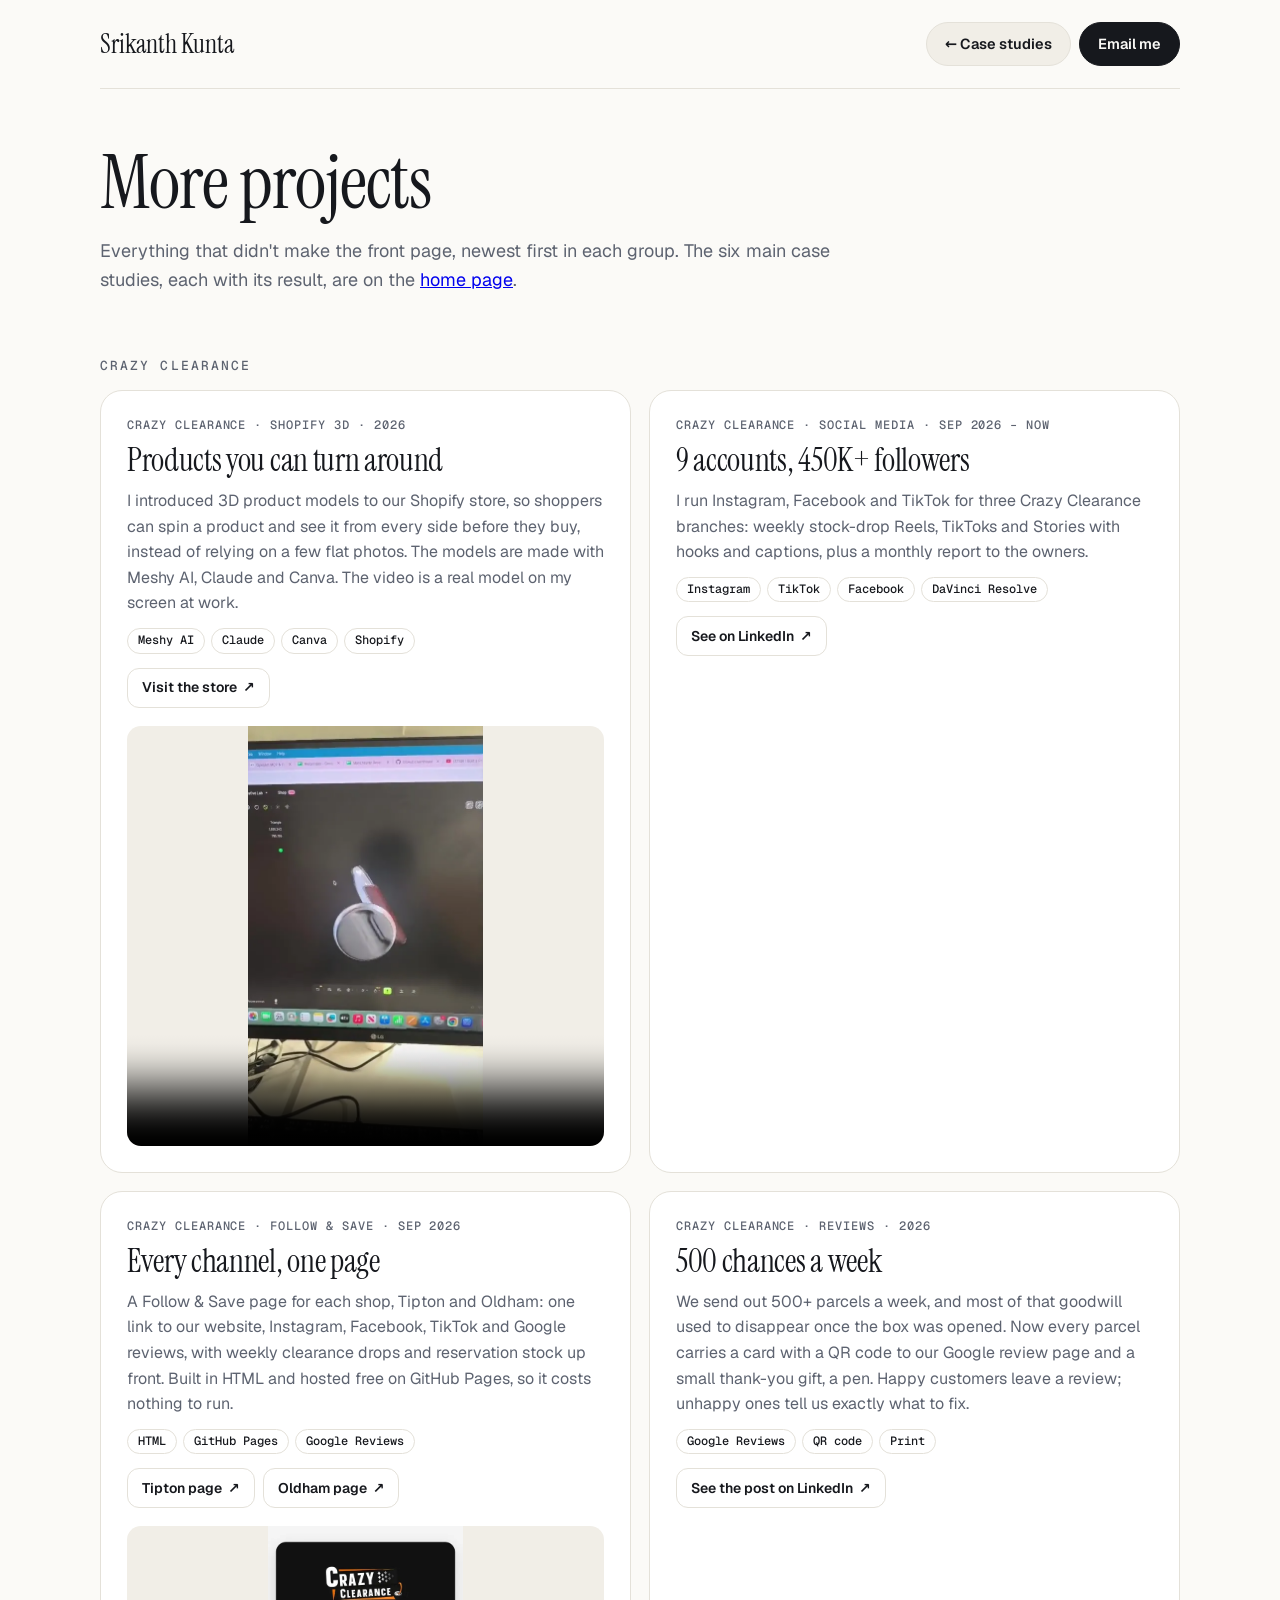
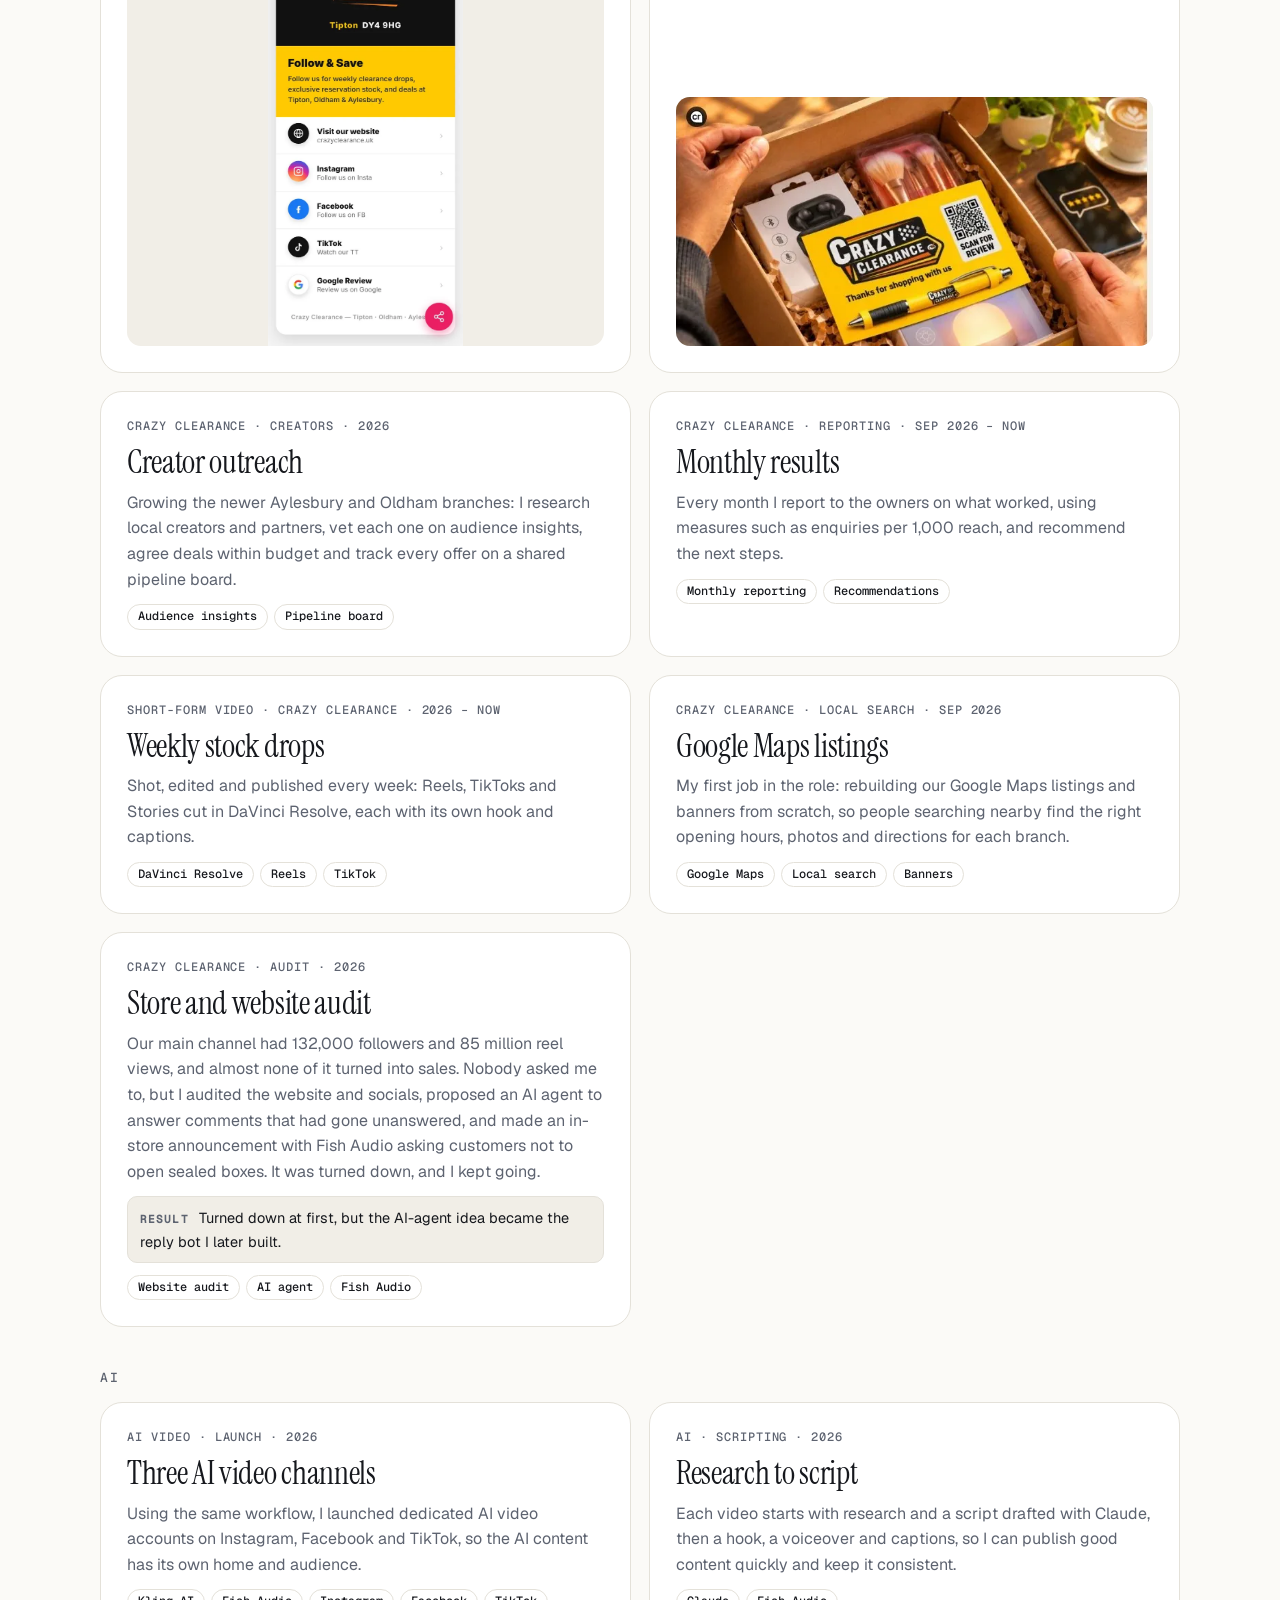
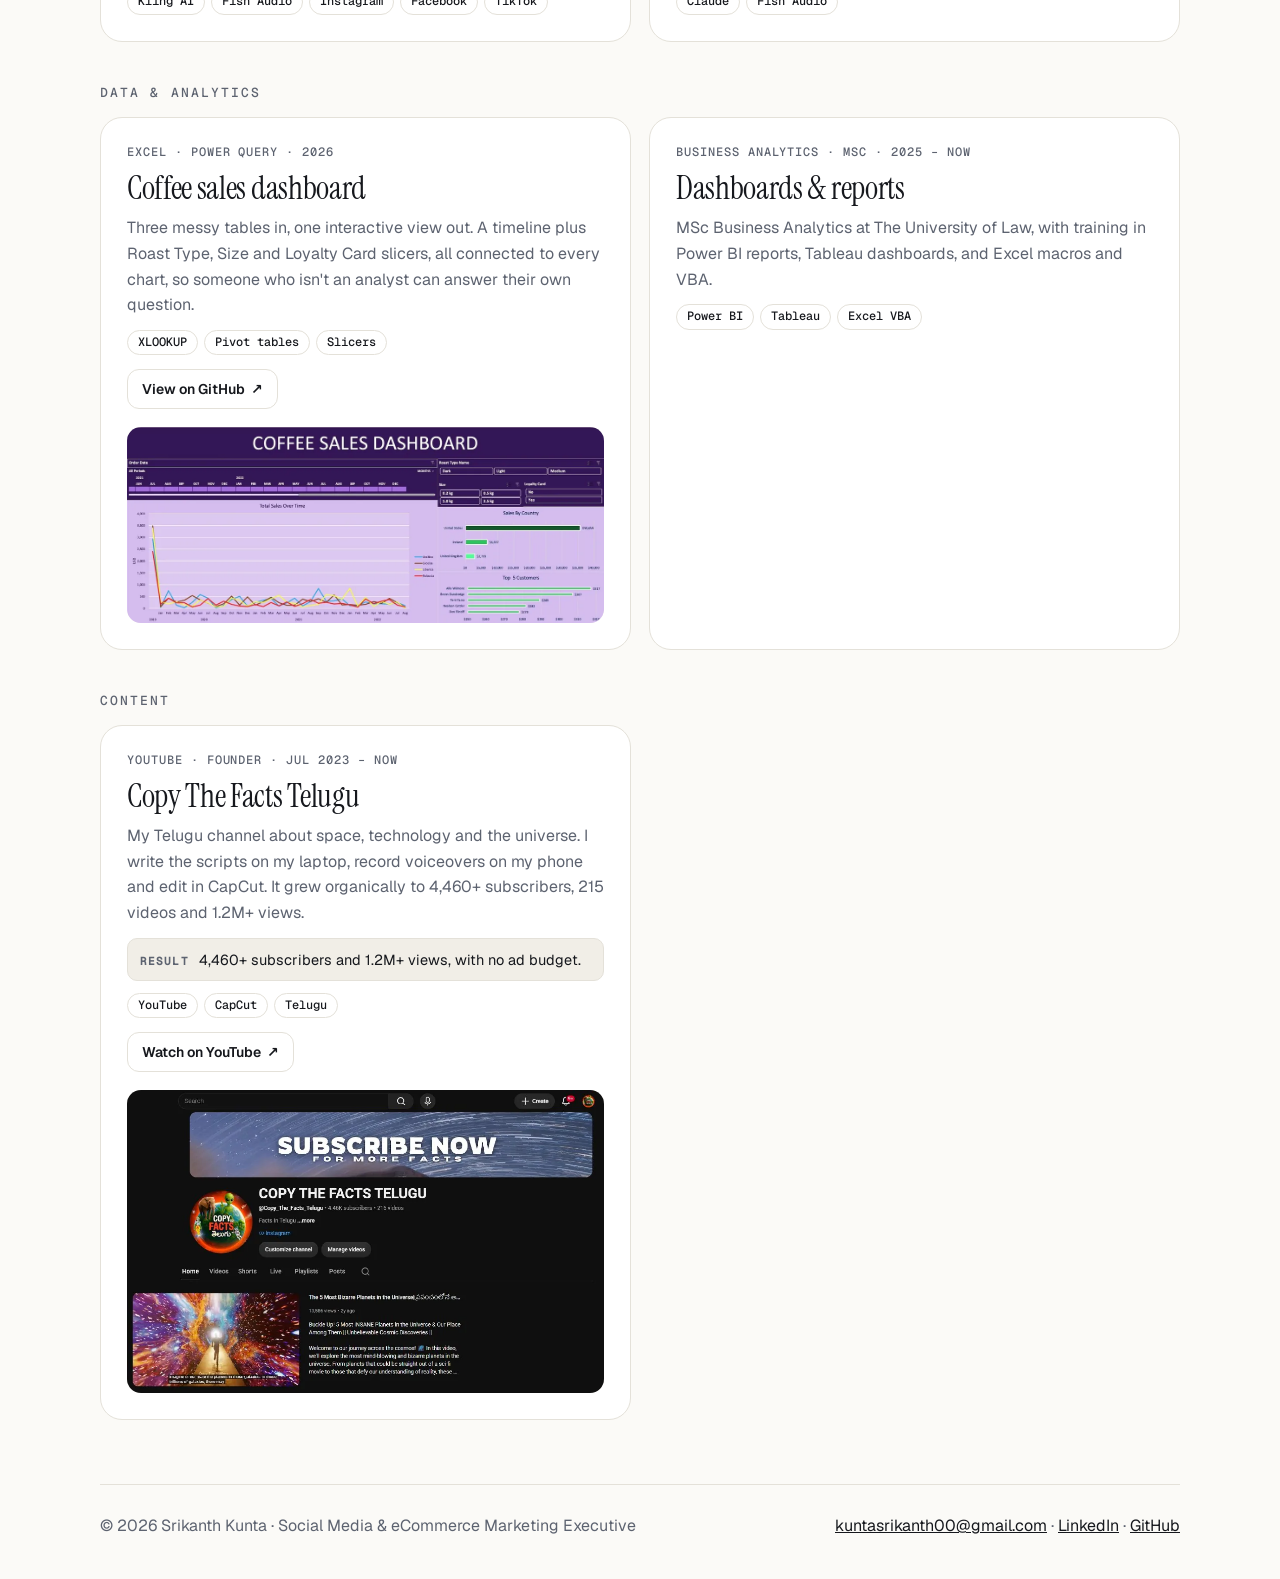
==== work.html @ c3c1fced "Cut the front page to six case studies and fix the second audit - Card canvases are created only for" ====
<!doctype html>
<html lang="en-GB">
<head>
<meta charset="utf-8">
<meta name="viewport" content="width=device-width,initial-scale=1,viewport-fit=cover">
<link rel="preload" href="fonts/instrument-serif-latin.woff2" as="font" type="font/woff2" crossorigin>
<link rel="preload" href="fonts/geist-latin.woff2" as="font" type="font/woff2" crossorigin>
<link rel="stylesheet" href="css/fonts.css">
<title>More projects | Srikanth Kunta</title>
<meta name="description" content="More projects by Srikanth Kunta: 3D products on Shopify, social media, creator outreach, AI video, dashboards and Copy The Facts Telugu.">
<link rel="canonical" href="https://srikanthkunta.co.uk/work.html">
<meta name="robots" content="index,follow,max-image-preview:large">
<meta name="author" content="Srikanth Kunta">
<meta property="og:type" content="website">
<meta property="og:site_name" content="Srikanth Kunta">
<meta property="og:locale" content="en_GB">
<meta property="og:title" content="More projects | Srikanth Kunta">
<meta property="og:description" content="3D products on Shopify, social media, creator outreach, AI video, dashboards and Copy The Facts Telugu.">
<meta property="og:url" content="https://srikanthkunta.co.uk/work.html">
<meta property="og:image" content="https://srikanthkunta.co.uk/images/og.jpg">
<meta name="twitter:card" content="summary_large_image">
<link rel="icon" type="image/svg+xml" href="images/favicon.svg">
<link rel="apple-touch-icon" href="images/apple-touch-icon.png">
<style>
/* one column of reading, set in the same three faces as the home page */
:root{--bg:#fbfaf7;--fg:#16181d;--muted:#5d6370;--line:#e4e1d9;--chip:#f1eee7;--accent:#2f6fd0;--card:#ffffff;--serif:"Instrument Serif",Georgia,serif;--sans:"Geist",system-ui,-apple-system,"Segoe UI",sans-serif;--mono:"Geist Mono",ui-monospace,Menlo,monospace;color-scheme:light}
@media (prefers-color-scheme:dark){:root{--bg:#0f1116;--fg:#eceef2;--muted:#a1a7b3;--line:#262a33;--chip:#1a1d24;--accent:#7fb0ff;--card:#14171d;color-scheme:dark}}
*{box-sizing:border-box}
body{margin:0;background:var(--bg);color:var(--fg);font:16px/1.6 var(--sans);padding:0 max(16px,env(safe-area-inset-right,0px)) 0 max(16px,env(safe-area-inset-left,0px))}
.wrap{max-width:1080px;margin:0 auto}
.top{display:flex;align-items:center;justify-content:space-between;gap:12px;padding:22px 0;border-bottom:1px solid var(--line)}
.top a{color:var(--fg);text-decoration:none}
.name{font:400 26px/1 var(--serif)}
.nav{display:flex;gap:8px;flex-wrap:wrap}
.btn{display:inline-flex;align-items:center;min-height:44px;padding:0 18px;border-radius:999px;border:1px solid var(--line);background:var(--chip);font:600 14.5px/1 var(--sans)}
.btn.pri{background:var(--fg);color:var(--bg);border-color:var(--fg)}
a:focus-visible{outline:3px solid var(--accent);outline-offset:2px}
header.intro{padding:56px 0 28px}
h1{margin:0;font:400 clamp(44px,7vw,76px)/1 var(--serif);letter-spacing:-.015em;text-wrap:balance}
header.intro p{margin:16px 0 0;max-width:62ch;color:var(--muted);font-size:18px}
section{padding:36px 0 8px}
h2{margin:0 0 18px;font:500 13px/1 var(--mono);letter-spacing:.16em;text-transform:uppercase;color:var(--muted)}
.list{display:grid;grid-template-columns:repeat(2,minmax(0,1fr));gap:18px}
.item{display:flex;flex-direction:column;gap:10px;min-width:0;padding:26px;border-radius:22px;background:var(--card);border:1px solid var(--line)}
.item .meta{margin:0;font:500 12px/1.4 var(--mono);letter-spacing:.08em;text-transform:uppercase;color:var(--muted)}
.item h3{margin:0;font:400 32px/1.08 var(--serif);letter-spacing:-.01em;text-wrap:balance}
.item .desc{margin:0;color:var(--muted)}
.result{margin:2px 0 0;padding:9px 12px;border-radius:10px;border:1px solid var(--line);background:var(--chip);font-size:14.5px}
.result b{margin-right:6px;font:600 11px/1 var(--mono);letter-spacing:.1em;text-transform:uppercase;color:var(--muted)}
.tags{display:flex;flex-wrap:wrap;gap:6px;margin:2px 0 0;padding:0;list-style:none}
.tags li{padding:4px 10px;border-radius:999px;border:1px solid var(--line);font:500 12px/1.3 var(--mono)}
.links{display:flex;flex-wrap:wrap;gap:8px;margin:4px 0 0}
.links a{display:inline-flex;align-items:center;gap:6px;min-height:40px;padding:0 14px;border-radius:12px;border:1px solid var(--line);color:var(--fg);text-decoration:none;font-weight:600;font-size:14px}
.media{margin-top:auto;padding-top:8px}
.media img,.media video{display:block;width:100%;height:auto;max-height:420px;object-fit:contain;border-radius:14px;background:var(--chip)}
footer{margin:56px 0 0;padding:28px 0 40px;border-top:1px solid var(--line);display:flex;flex-wrap:wrap;gap:12px 22px;align-items:center;justify-content:space-between;color:var(--muted)}
footer a{color:var(--fg)}
@media (max-width:760px){.list{grid-template-columns:1fr}.item{padding:20px}.item h3{font-size:28px}.top{flex-wrap:wrap;padding:16px 0}.name{font-size:22px}.btn{min-height:40px;padding:0 14px;font-size:13.5px}header.intro{padding:36px 0 20px}}
</style>
</head>
<body>
<div class="wrap">
  <div class="top">
    <a class="name" href="./">Srikanth Kunta</a>
    <nav class="nav" aria-label="Page"><a class="btn" href="./">&#8592; Case studies</a><a class="btn pri" href="mailto:kuntasrikanth00@gmail.com">Email me</a></nav>
  </div>
  <header class="intro">
    <h1>More projects</h1>
    <p>Everything that didn't make the front page, newest first in each group. The six main case studies, each with its result, are on the <a href="./">home page</a>.</p>
  </header>
  <main>
    <section aria-labelledby="g0">
      <h2 id="g0">Crazy Clearance</h2>
      <div class="list">
      <article class="item">
        <p class="meta">Crazy Clearance · Shopify 3D · 2026</p>
        <h3>Products you can turn around</h3>
        <p class="desc">I introduced 3D product models to our Shopify store, so shoppers can spin a product and see it from every side before they buy, instead of relying on a few flat photos. The models are made with Meshy AI, Claude and Canva. The video is a real model on my screen at work.</p>
        <ul class="tags"><li>Meshy AI</li><li>Claude</li><li>Canva</li><li>Shopify</li></ul>
        <p class="links"><a href="https://crazyclearance.uk/" target="_blank" rel="noopener">Visit the store <span aria-hidden="true">&#8599;</span></a></p>
        <div class="media"><video src="work/video/shopify-3d.mp4" poster="work/video/shopify-3d-model.webp" controls muted playsinline preload="none" aria-label="A 3D model of a lighted vanity mirror rotating in Meshy AI"></video></div>
      </article>
      <article class="item">
        <p class="meta">Crazy Clearance · Social media · Sep 2026 – now</p>
        <h3>9 accounts, 450K+ followers</h3>
        <p class="desc">I run Instagram, Facebook and TikTok for three Crazy Clearance branches: weekly stock-drop Reels, TikToks and Stories with hooks and captions, plus a monthly report to the owners.</p>
        <ul class="tags"><li>Instagram</li><li>TikTok</li><li>Facebook</li><li>DaVinci Resolve</li></ul>
        <p class="links"><a href="https://www.linkedin.com/in/srikanthkunta" target="_blank" rel="noopener">See on LinkedIn <span aria-hidden="true">&#8599;</span></a></p>
      </article>
      <article class="item">
        <p class="meta">Crazy Clearance · Follow &amp; Save · Sep 2026</p>
        <h3>Every channel, one page</h3>
        <p class="desc">A Follow &amp; Save page for each shop, Tipton and Oldham: one link to our website, Instagram, Facebook, TikTok and Google reviews, with weekly clearance drops and reservation stock up front. Built in HTML and hosted free on GitHub Pages, so it costs nothing to run.</p>
        <ul class="tags"><li>HTML</li><li>GitHub Pages</li><li>Google Reviews</li></ul>
        <p class="links"><a href="https://crazyclearance.github.io/crazyclearancetipton/" target="_blank" rel="noopener">Tipton page <span aria-hidden="true">&#8599;</span></a><a href="https://crazyclearance.github.io/crazyclearanceoldham/" target="_blank" rel="noopener">Oldham page <span aria-hidden="true">&#8599;</span></a></p>
        <div class="media"><img src="work/proof/follow-and-save-tipton.webp" alt="The live Crazy Clearance Tipton Follow and Save page: website, Instagram, Facebook, TikTok and Google Review links" loading="lazy" width="520" height="1125" decoding="async"></div>
      </article>
      <article class="item">
        <p class="meta">Crazy Clearance · Reviews · 2026</p>
        <h3>500 chances a week</h3>
        <p class="desc">We send out 500+ parcels a week, and most of that goodwill used to disappear once the box was opened. Now every parcel carries a card with a QR code to our Google review page and a small thank-you gift, a pen. Happy customers leave a review; unhappy ones tell us exactly what to fix.</p>
        <ul class="tags"><li>Google Reviews</li><li>QR code</li><li>Print</li></ul>
        <p class="links"><a href="https://www.linkedin.com/in/srikanthkunta" target="_blank" rel="noopener">See the post on LinkedIn <span aria-hidden="true">&#8599;</span></a></p>
        <div class="media"><img src="work/proof/parcel-review-card.webp" alt="An opened Crazy Clearance parcel with a yellow thank-you card, a QR code that says scan for review, and a branded pen" loading="lazy" width="697" height="364" decoding="async"></div>
      </article>
      <article class="item">
        <p class="meta">Crazy Clearance · Creators · 2026</p>
        <h3>Creator outreach</h3>
        <p class="desc">Growing the newer Aylesbury and Oldham branches: I research local creators and partners, vet each one on audience insights, agree deals within budget and track every offer on a shared pipeline board.</p>
        <ul class="tags"><li>Audience insights</li><li>Pipeline board</li></ul>
      </article>
      <article class="item">
        <p class="meta">Crazy Clearance · Reporting · Sep 2026 – now</p>
        <h3>Monthly results</h3>
        <p class="desc">Every month I report to the owners on what worked, using measures such as enquiries per 1,000 reach, and recommend the next steps.</p>
        <ul class="tags"><li>Monthly reporting</li><li>Recommendations</li></ul>
      </article>
      <article class="item">
        <p class="meta">Short-form video · Crazy Clearance · 2026 – now</p>
        <h3>Weekly stock drops</h3>
        <p class="desc">Shot, edited and published every week: Reels, TikToks and Stories cut in DaVinci Resolve, each with its own hook and captions.</p>
        <ul class="tags"><li>DaVinci Resolve</li><li>Reels</li><li>TikTok</li></ul>
      </article>
      <article class="item">
        <p class="meta">Crazy Clearance · Local search · Sep 2026</p>
        <h3>Google Maps listings</h3>
        <p class="desc">My first job in the role: rebuilding our Google Maps listings and banners from scratch, so people searching nearby find the right opening hours, photos and directions for each branch.</p>
        <ul class="tags"><li>Google Maps</li><li>Local search</li><li>Banners</li></ul>
      </article>
      <article class="item">
        <p class="meta">Crazy Clearance · Audit · 2026</p>
        <h3>Store and website audit</h3>
        <p class="desc">Our main channel had 132,000 followers and 85 million reel views, and almost none of it turned into sales. Nobody asked me to, but I audited the website and socials, proposed an AI agent to answer comments that had gone unanswered, and made an in-store announcement with Fish Audio asking customers not to open sealed boxes. It was turned down, and I kept going.</p>
        <p class="result"><b>Result</b> Turned down at first, but the AI-agent idea became the reply bot I later built.</p>
        <ul class="tags"><li>Website audit</li><li>AI agent</li><li>Fish Audio</li></ul>
      </article>
      </div>
    </section>
    <section aria-labelledby="g1">
      <h2 id="g1">AI</h2>
      <div class="list">
      <article class="item">
        <p class="meta">AI video · Launch · 2026</p>
        <h3>Three AI video channels</h3>
        <p class="desc">Using the same workflow, I launched dedicated AI video accounts on Instagram, Facebook and TikTok, so the AI content has its own home and audience.</p>
        <ul class="tags"><li>Kling AI</li><li>Fish Audio</li><li>Instagram</li><li>Facebook</li><li>TikTok</li></ul>
      </article>
      <article class="item">
        <p class="meta">AI · Scripting · 2026</p>
        <h3>Research to script</h3>
        <p class="desc">Each video starts with research and a script drafted with Claude, then a hook, a voiceover and captions, so I can publish good content quickly and keep it consistent.</p>
        <ul class="tags"><li>Claude</li><li>Fish Audio</li></ul>
      </article>
      </div>
    </section>
    <section aria-labelledby="g2">
      <h2 id="g2">Data &amp; analytics</h2>
      <div class="list">
      <article class="item">
        <p class="meta">Excel · Power Query · 2026</p>
        <h3>Coffee sales dashboard</h3>
        <p class="desc">Three messy tables in, one interactive view out. A timeline plus Roast Type, Size and Loyalty Card slicers, all connected to every chart, so someone who isn't an analyst can answer their own question.</p>
        <ul class="tags"><li>XLOOKUP</li><li>Pivot tables</li><li>Slicers</li></ul>
        <p class="links"><a href="https://github.com/kuntasrikanth/coffee-sales-dashboard-excel" target="_blank" rel="noopener">View on GitHub <span aria-hidden="true">&#8599;</span></a></p>
        <div class="media"><img src="work/data/coffee-sales-dashboard.webp" alt="Coffee sales dashboard built in Excel with slicers and pivot charts" loading="lazy" width="1100" height="451" decoding="async"></div>
      </article>
      <article class="item">
        <p class="meta">Business analytics · MSc · 2025 – now</p>
        <h3>Dashboards &amp; reports</h3>
        <p class="desc">MSc Business Analytics at The University of Law, with training in Power BI reports, Tableau dashboards, and Excel macros and VBA.</p>
        <ul class="tags"><li>Power BI</li><li>Tableau</li><li>Excel VBA</li></ul>
      </article>
      </div>
    </section>
    <section aria-labelledby="g3">
      <h2 id="g3">Content</h2>
      <div class="list">
      <article class="item">
        <p class="meta">YouTube · Founder · Jul 2023 – now</p>
        <h3>Copy The Facts Telugu</h3>
        <p class="desc">My Telugu channel about space, technology and the universe. I write the scripts on my laptop, record voiceovers on my phone and edit in CapCut. It grew organically to 4,460+ subscribers, 215 videos and 1.2M+ views.</p>
        <p class="result"><b>Result</b> 4,460+ subscribers and 1.2M+ views, with no ad budget.</p>
        <ul class="tags"><li>YouTube</li><li>CapCut</li><li>Telugu</li></ul>
        <p class="links"><a href="https://www.youtube.com/@copy_the_facts_telugu" target="_blank" rel="noopener">Watch on YouTube <span aria-hidden="true">&#8599;</span></a></p>
        <div class="media"><img src="work/proof/copy-the-facts-telugu-channel.webp" alt="Copy The Facts Telugu YouTube channel: 4.46K subscribers, 215 videos" loading="lazy" width="944" height="599" decoding="async"></div>
      </article>
      </div>
    </section>
  </main>
  <footer>
    <span>&#169; 2026 Srikanth Kunta &#183; Social Media &amp; eCommerce Marketing Executive</span>
    <span><a href="mailto:kuntasrikanth00@gmail.com">kuntasrikanth00@gmail.com</a> &#183; <a href="https://www.linkedin.com/in/srikanthkunta" target="_blank" rel="noopener">LinkedIn</a> &#183; <a href="https://github.com/kuntasrikanth" target="_blank" rel="noopener">GitHub</a></span>
  </footer>
</div>
</body>
</html>
---- css/fonts.css ----
/* Self-hosted so the top of the page paints in its real fonts, with no swap or jump (Geist and Instrument Serif, SIL Open Font Licence). */
@font-face{font-family:'Geist';font-style:normal;font-weight:100 900;font-display:swap;src:url(../fonts/geist-latin-ext.woff2) format('woff2');unicode-range:U+0100-02BA, U+02BD-02C5, U+02C7-02CC, U+02CE-02D7, U+02DD-02FF, U+0304, U+0308, U+0329, U+1D00-1DBF, U+1E00-1E9F, U+1EF2-1EFF, U+2020, U+20A0-20AB, U+20AD-20C4, U+2113, U+2C60-2C7F, U+A720-A7FF}
@font-face{font-family:'Geist';font-style:normal;font-weight:100 900;font-display:swap;src:url(../fonts/geist-latin.woff2) format('woff2');unicode-range:U+0000-00FF, U+0131, U+0152-0153, U+02BB-02BC, U+02C6, U+02DA, U+02DC, U+0304, U+0308, U+0329, U+2000-206F, U+20AC, U+2122, U+2191, U+2193, U+2212, U+2215, U+FEFF, U+FFFD}
@font-face{font-family:'Geist Mono';font-style:normal;font-weight:400;font-display:swap;src:url(../fonts/geist-mono-latin-ext.woff2) format('woff2');unicode-range:U+0100-02BA, U+02BD-02C5, U+02C7-02CC, U+02CE-02D7, U+02DD-02FF, U+0304, U+0308, U+0329, U+1D00-1DBF, U+1E00-1E9F, U+1EF2-1EFF, U+2020, U+20A0-20AB, U+20AD-20C4, U+2113, U+2C60-2C7F, U+A720-A7FF}
@font-face{font-family:'Geist Mono';font-style:normal;font-weight:400;font-display:swap;src:url(../fonts/geist-mono-latin.woff2) format('woff2');unicode-range:U+0000-00FF, U+0131, U+0152-0153, U+02BB-02BC, U+02C6, U+02DA, U+02DC, U+0304, U+0308, U+0329, U+2000-206F, U+20AC, U+2122, U+2191, U+2193, U+2212, U+2215, U+FEFF, U+FFFD}
@font-face{font-family:'Geist Mono';font-style:normal;font-weight:500;font-display:swap;src:url(../fonts/geist-mono-latin-ext.woff2) format('woff2');unicode-range:U+0100-02BA, U+02BD-02C5, U+02C7-02CC, U+02CE-02D7, U+02DD-02FF, U+0304, U+0308, U+0329, U+1D00-1DBF, U+1E00-1E9F, U+1EF2-1EFF, U+2020, U+20A0-20AB, U+20AD-20C4, U+2113, U+2C60-2C7F, U+A720-A7FF}
@font-face{font-family:'Geist Mono';font-style:normal;font-weight:500;font-display:swap;src:url(../fonts/geist-mono-latin.woff2) format('woff2');unicode-range:U+0000-00FF, U+0131, U+0152-0153, U+02BB-02BC, U+02C6, U+02DA, U+02DC, U+0304, U+0308, U+0329, U+2000-206F, U+20AC, U+2122, U+2191, U+2193, U+2212, U+2215, U+FEFF, U+FFFD}
@font-face{font-family:'Instrument Serif';font-style:italic;font-weight:400;font-display:swap;src:url(../fonts/instrument-serif-italic-latin-ext.woff2) format('woff2');unicode-range:U+0100-02BA, U+02BD-02C5, U+02C7-02CC, U+02CE-02D7, U+02DD-02FF, U+0304, U+0308, U+0329, U+1D00-1DBF, U+1E00-1E9F, U+1EF2-1EFF, U+2020, U+20A0-20AB, U+20AD-20C4, U+2113, U+2C60-2C7F, U+A720-A7FF}
@font-face{font-family:'Instrument Serif';font-style:italic;font-weight:400;font-display:swap;src:url(../fonts/instrument-serif-italic-latin.woff2) format('woff2');unicode-range:U+0000-00FF, U+0131, U+0152-0153, U+02BB-02BC, U+02C6, U+02DA, U+02DC, U+0304, U+0308, U+0329, U+2000-206F, U+20AC, U+2122, U+2191, U+2193, U+2212, U+2215, U+FEFF, U+FFFD}
@font-face{font-family:'Instrument Serif';font-style:normal;font-weight:400;font-display:swap;src:url(../fonts/instrument-serif-latin-ext.woff2) format('woff2');unicode-range:U+0100-02BA, U+02BD-02C5, U+02C7-02CC, U+02CE-02D7, U+02DD-02FF, U+0304, U+0308, U+0329, U+1D00-1DBF, U+1E00-1E9F, U+1EF2-1EFF, U+2020, U+20A0-20AB, U+20AD-20C4, U+2113, U+2C60-2C7F, U+A720-A7FF}
@font-face{font-family:'Instrument Serif';font-style:normal;font-weight:400;font-display:swap;src:url(../fonts/instrument-serif-latin.woff2) format('woff2');unicode-range:U+0000-00FF, U+0131, U+0152-0153, U+02BB-02BC, U+02C6, U+02DA, U+02DC, U+0304, U+0308, U+0329, U+2000-206F, U+20AC, U+2122, U+2191, U+2193, U+2212, U+2215, U+FEFF, U+FFFD}
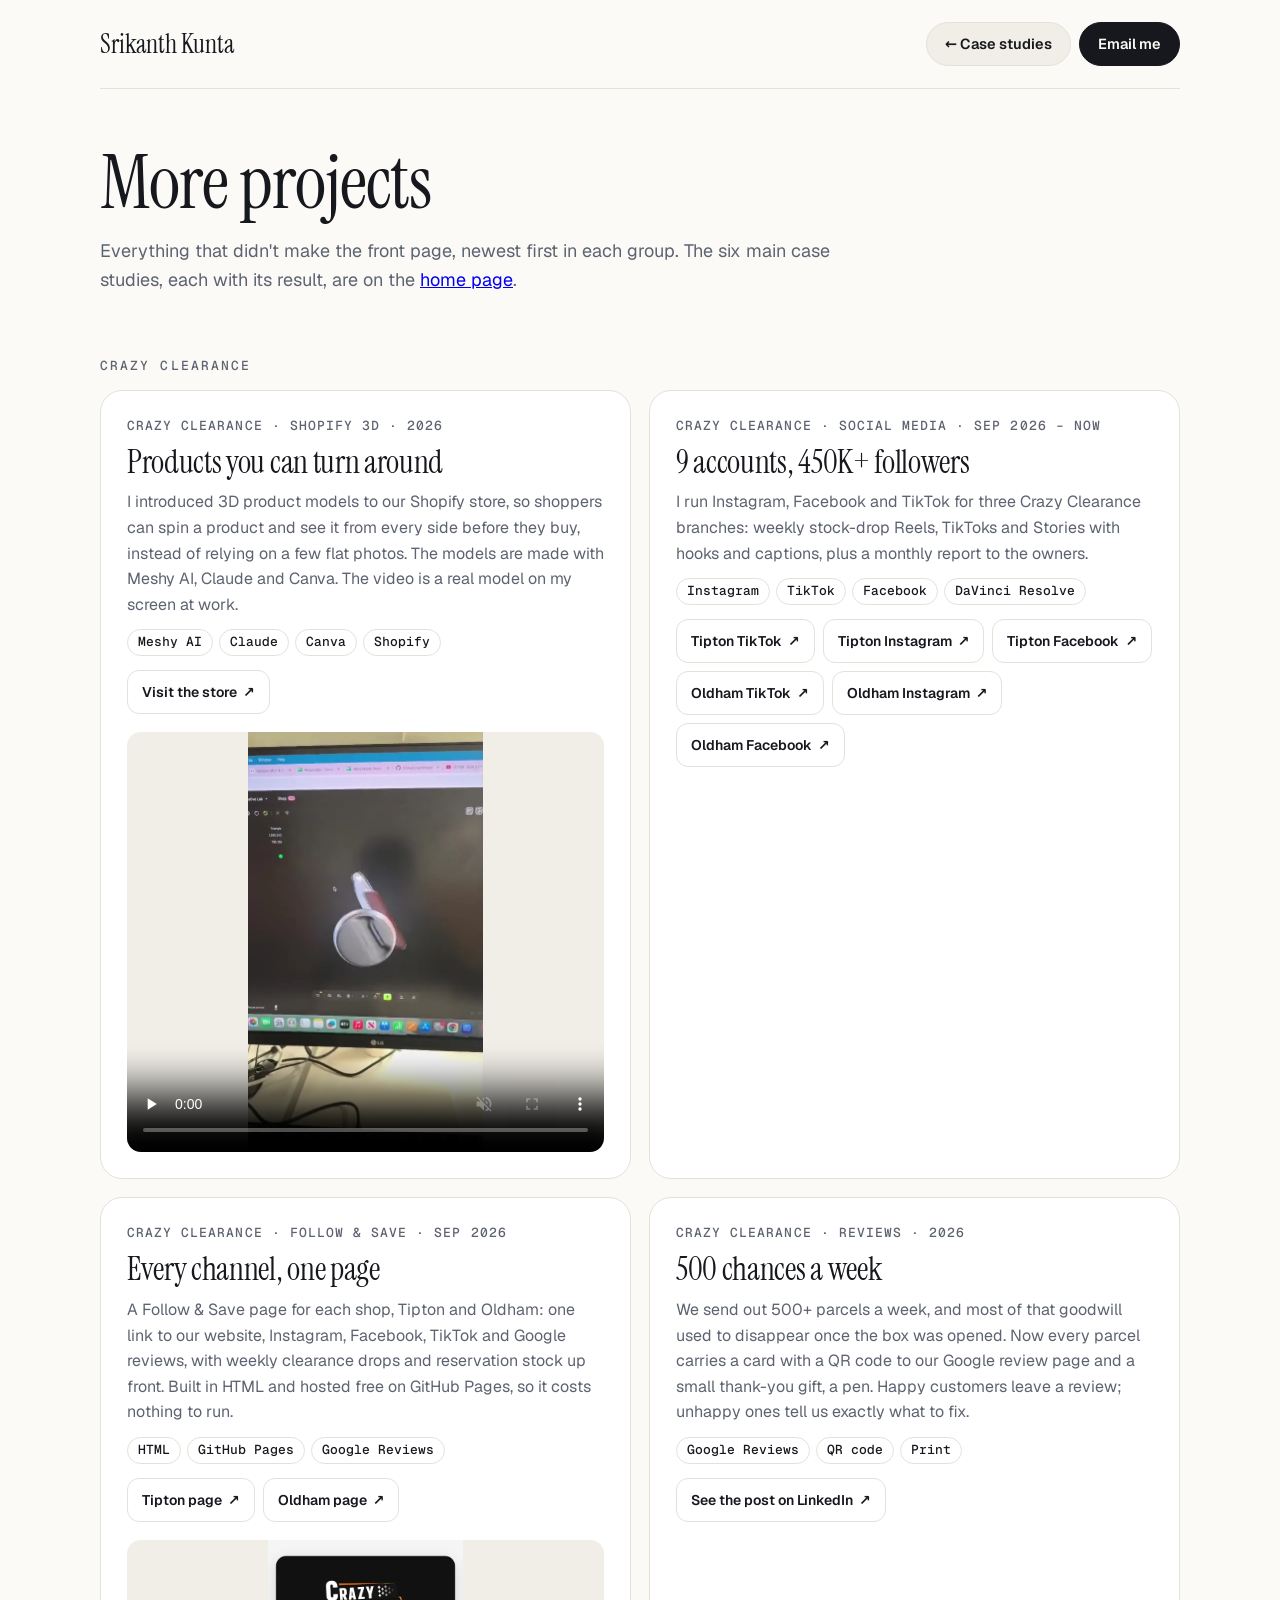
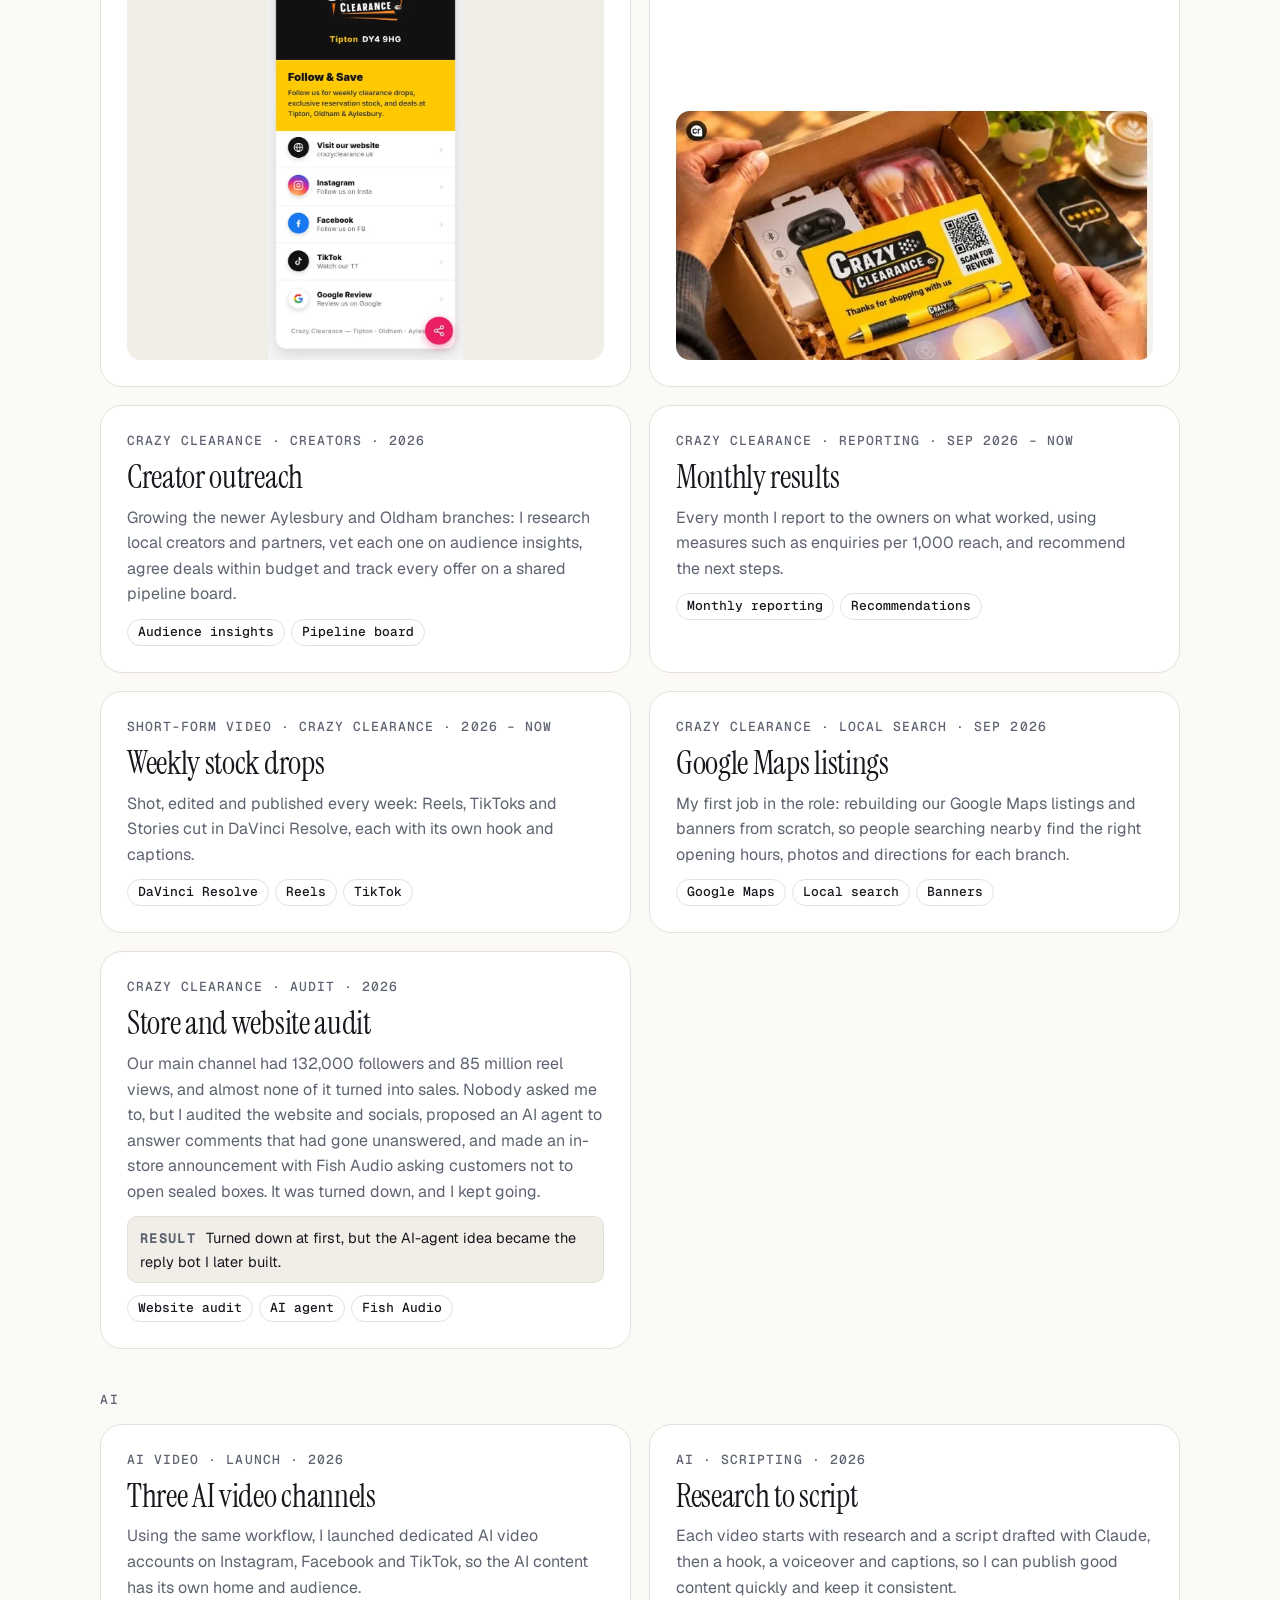
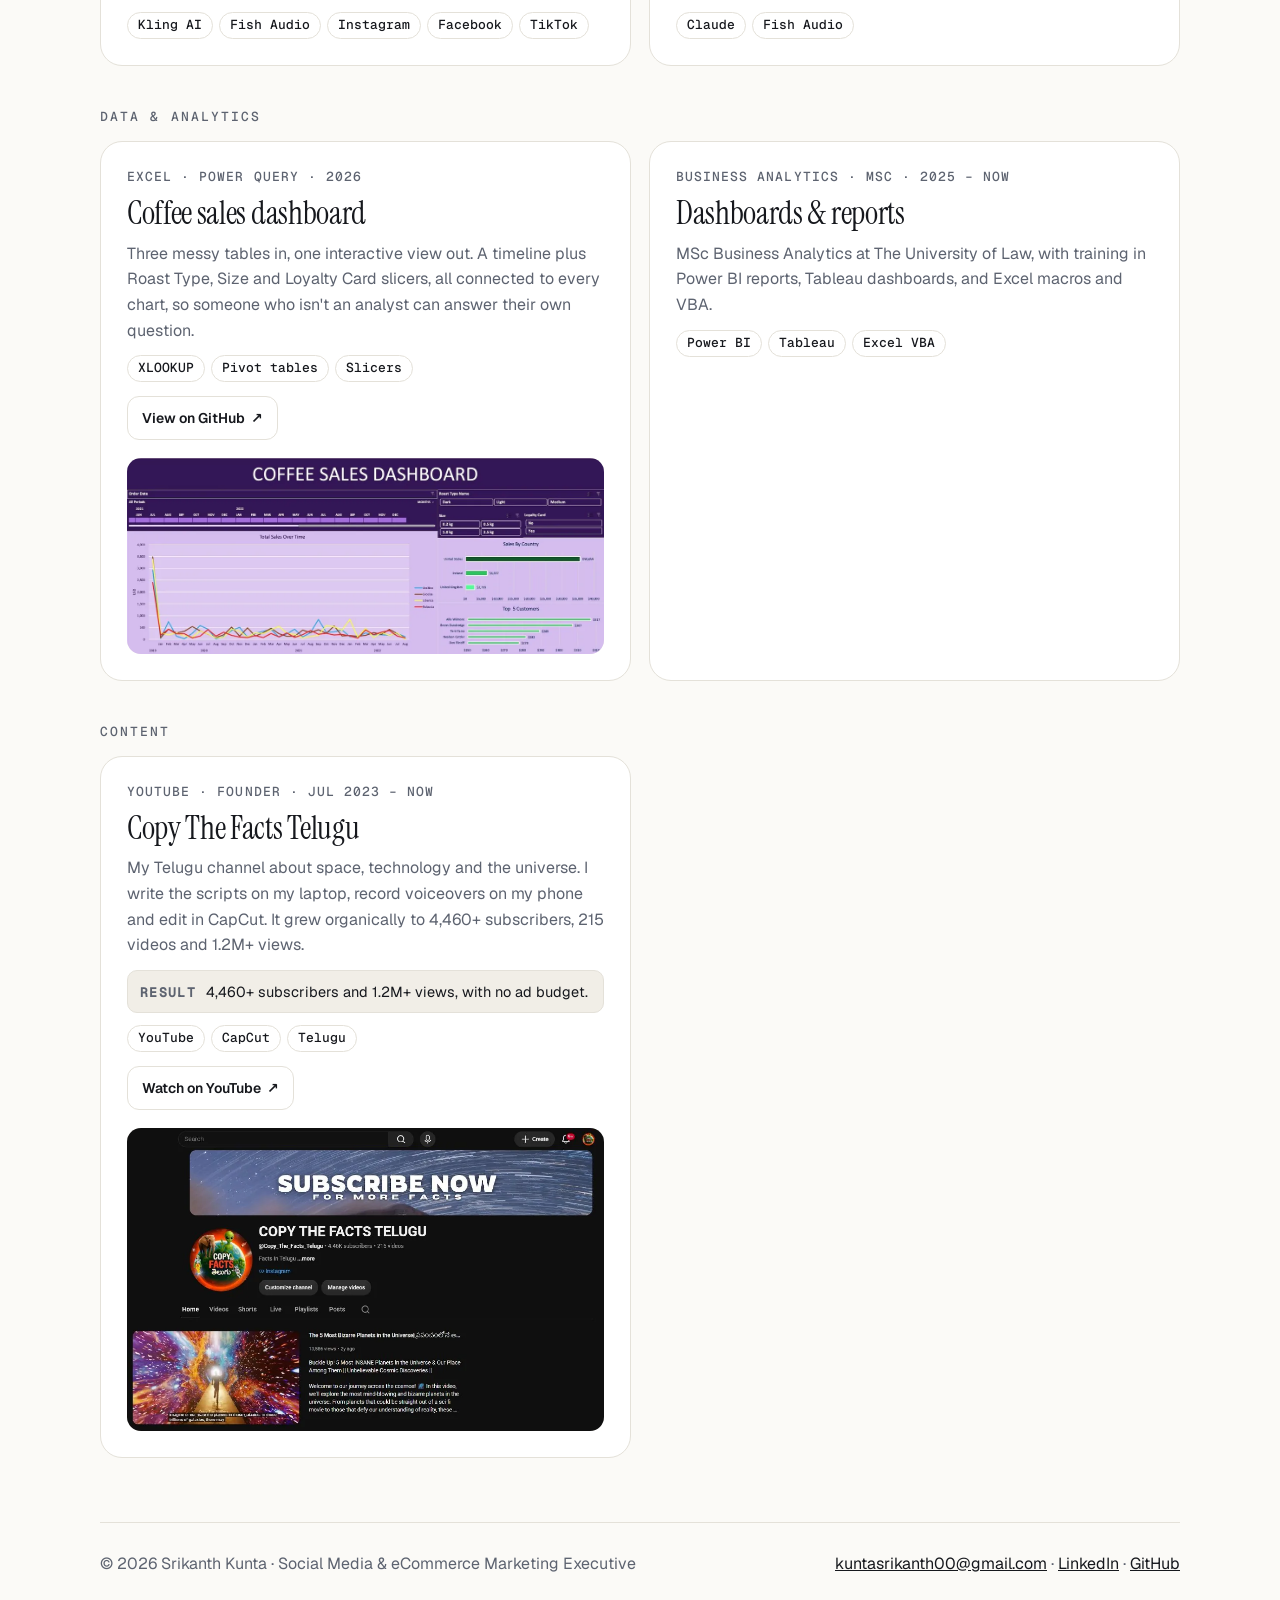
==== commit a6c2e707: "Readable text, 44px tap targets, social channels, fix ghost tap area - Raise every font size under 1" ====
--- a/work.html
+++ b/work.html
@@ -42,20 +42,20 @@
 h2{margin:0 0 18px;font:500 13px/1 var(--mono);letter-spacing:.16em;text-transform:uppercase;color:var(--muted)}
 .list{display:grid;grid-template-columns:repeat(2,minmax(0,1fr));gap:18px}
 .item{display:flex;flex-direction:column;gap:10px;min-width:0;padding:26px;border-radius:22px;background:var(--card);border:1px solid var(--line)}
-.item .meta{margin:0;font:500 12px/1.4 var(--mono);letter-spacing:.08em;text-transform:uppercase;color:var(--muted)}
+.item .meta{margin:0;font:500 13px/1.4 var(--mono);letter-spacing:.08em;text-transform:uppercase;color:var(--muted)}
 .item h3{margin:0;font:400 32px/1.08 var(--serif);letter-spacing:-.01em;text-wrap:balance}
 .item .desc{margin:0;color:var(--muted)}
 .result{margin:2px 0 0;padding:9px 12px;border-radius:10px;border:1px solid var(--line);background:var(--chip);font-size:14.5px}
-.result b{margin-right:6px;font:600 11px/1 var(--mono);letter-spacing:.1em;text-transform:uppercase;color:var(--muted)}
+.result b{margin-right:6px;font:600 13px/1 var(--mono);letter-spacing:.1em;text-transform:uppercase;color:var(--muted)}
 .tags{display:flex;flex-wrap:wrap;gap:6px;margin:2px 0 0;padding:0;list-style:none}
-.tags li{padding:4px 10px;border-radius:999px;border:1px solid var(--line);font:500 12px/1.3 var(--mono)}
+.tags li{padding:4px 10px;border-radius:999px;border:1px solid var(--line);font:500 13px/1.3 var(--mono)}
 .links{display:flex;flex-wrap:wrap;gap:8px;margin:4px 0 0}
-.links a{display:inline-flex;align-items:center;gap:6px;min-height:40px;padding:0 14px;border-radius:12px;border:1px solid var(--line);color:var(--fg);text-decoration:none;font-weight:600;font-size:14px}
+.links a{display:inline-flex;align-items:center;gap:6px;min-height:44px;padding:0 14px;border-radius:12px;border:1px solid var(--line);color:var(--fg);text-decoration:none;font-weight:600;font-size:14px}
 .media{margin-top:auto;padding-top:8px}
 .media img,.media video{display:block;width:100%;height:auto;max-height:420px;object-fit:contain;border-radius:14px;background:var(--chip)}
 footer{margin:56px 0 0;padding:28px 0 40px;border-top:1px solid var(--line);display:flex;flex-wrap:wrap;gap:12px 22px;align-items:center;justify-content:space-between;color:var(--muted)}
 footer a{color:var(--fg)}
-@media (max-width:760px){.list{grid-template-columns:1fr}.item{padding:20px}.item h3{font-size:28px}.top{flex-wrap:wrap;padding:16px 0}.name{font-size:22px}.btn{min-height:40px;padding:0 14px;font-size:13.5px}header.intro{padding:36px 0 20px}}
+@media (max-width:760px){.list{grid-template-columns:1fr}.item{padding:20px}.item h3{font-size:28px}.top{flex-wrap:wrap;padding:16px 0}.name{font-size:22px}.btn{min-height:44px;padding:0 14px;font-size:13.5px}header.intro{padding:36px 0 20px}}
 </style>
 </head>
 <body>
@@ -85,7 +85,7 @@
         <h3>9 accounts, 450K+ followers</h3>
         <p class="desc">I run Instagram, Facebook and TikTok for three Crazy Clearance branches: weekly stock-drop Reels, TikToks and Stories with hooks and captions, plus a monthly report to the owners.</p>
         <ul class="tags"><li>Instagram</li><li>TikTok</li><li>Facebook</li><li>DaVinci Resolve</li></ul>
-        <p class="links"><a href="https://www.linkedin.com/in/srikanthkunta" target="_blank" rel="noopener">See on LinkedIn <span aria-hidden="true">&#8599;</span></a></p>
+        <p class="links"><a href="https://www.tiktok.com/@crazyclearanceltd" target="_blank" rel="noopener">Tipton TikTok <span aria-hidden="true">&#8599;</span></a><a href="https://www.instagram.com/catalogueclearance" target="_blank" rel="noopener">Tipton Instagram <span aria-hidden="true">&#8599;</span></a><a href="https://www.facebook.com/catalogueclearanceltd" target="_blank" rel="noopener">Tipton Facebook <span aria-hidden="true">&#8599;</span></a><a href="https://www.tiktok.com/@crazyclearancemanchester" target="_blank" rel="noopener">Oldham TikTok <span aria-hidden="true">&#8599;</span></a><a href="https://www.instagram.com/crazyclearancemanchester" target="_blank" rel="noopener">Oldham Instagram <span aria-hidden="true">&#8599;</span></a><a href="https://www.facebook.com/profile.php?id=61583459743810" target="_blank" rel="noopener">Oldham Facebook <span aria-hidden="true">&#8599;</span></a></p>
       </article>
       <article class="item">
         <p class="meta">Crazy Clearance · Follow &amp; Save · Sep 2026</p>
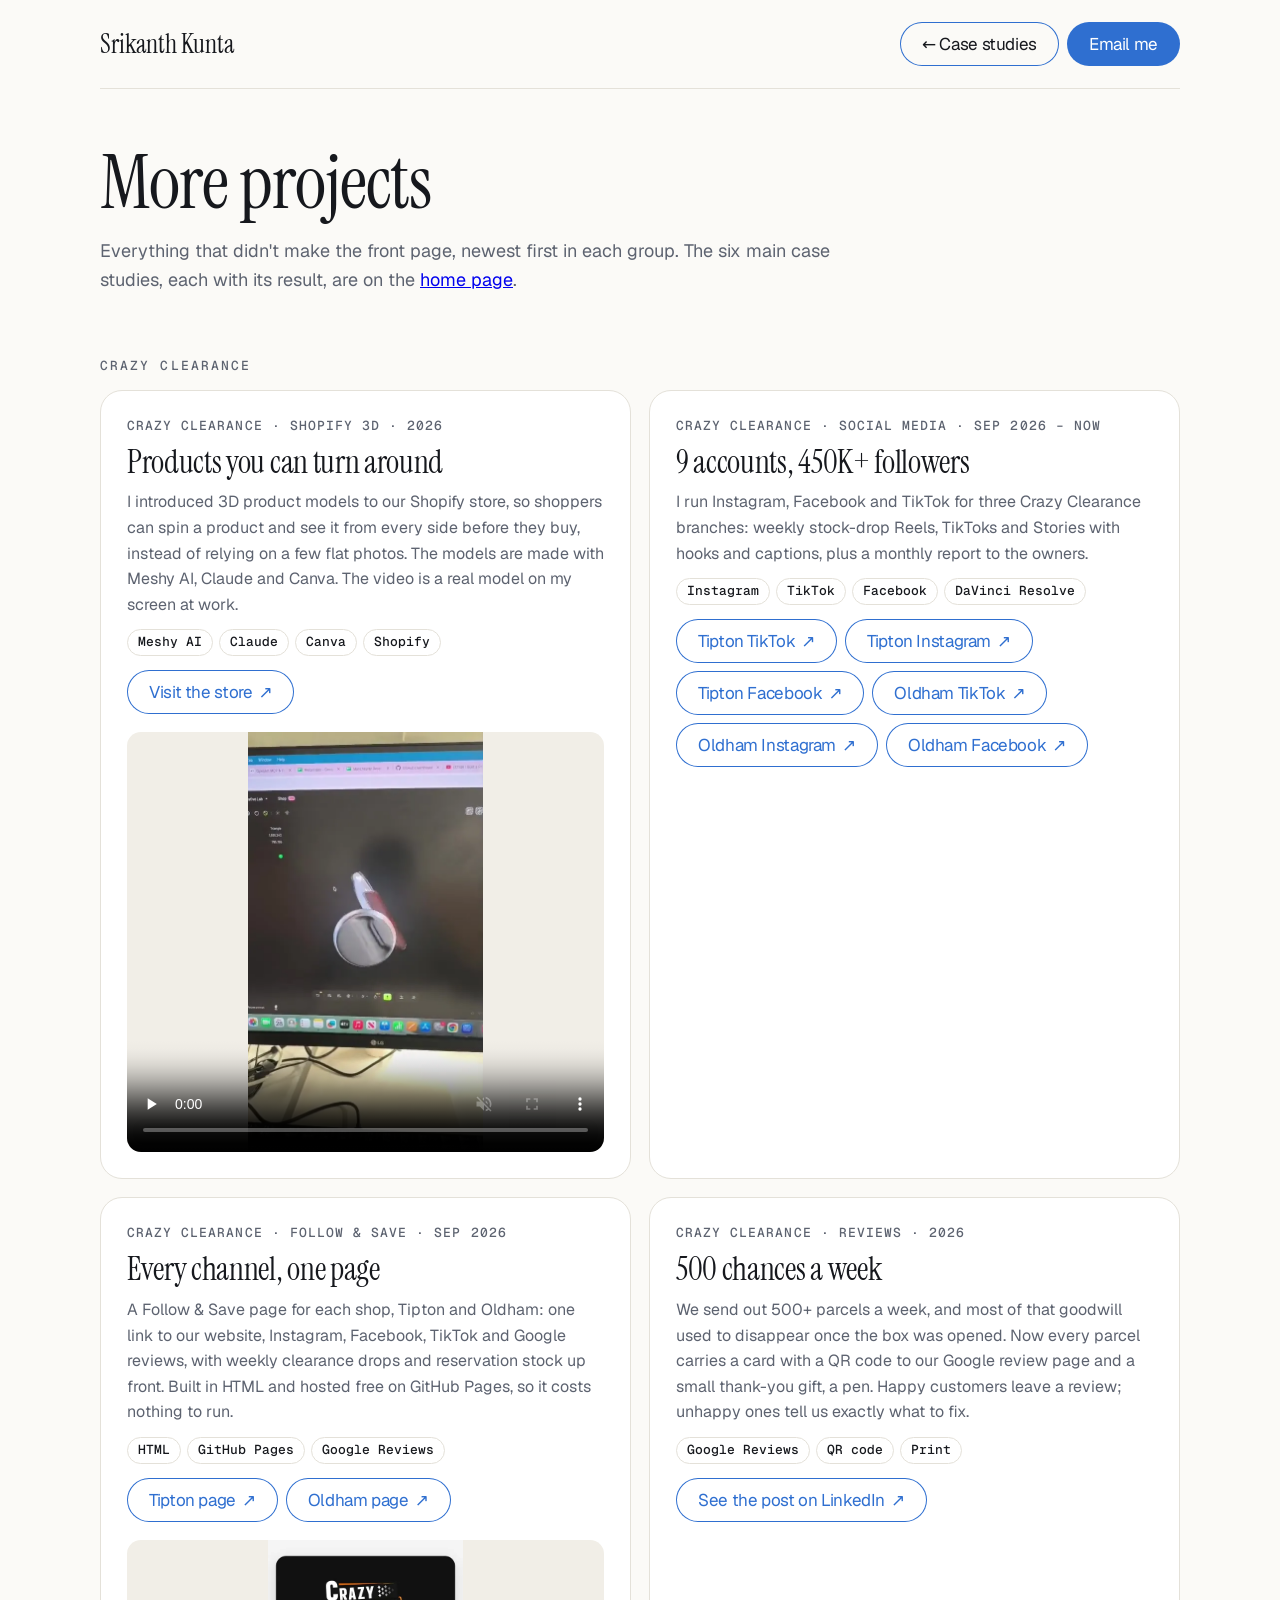
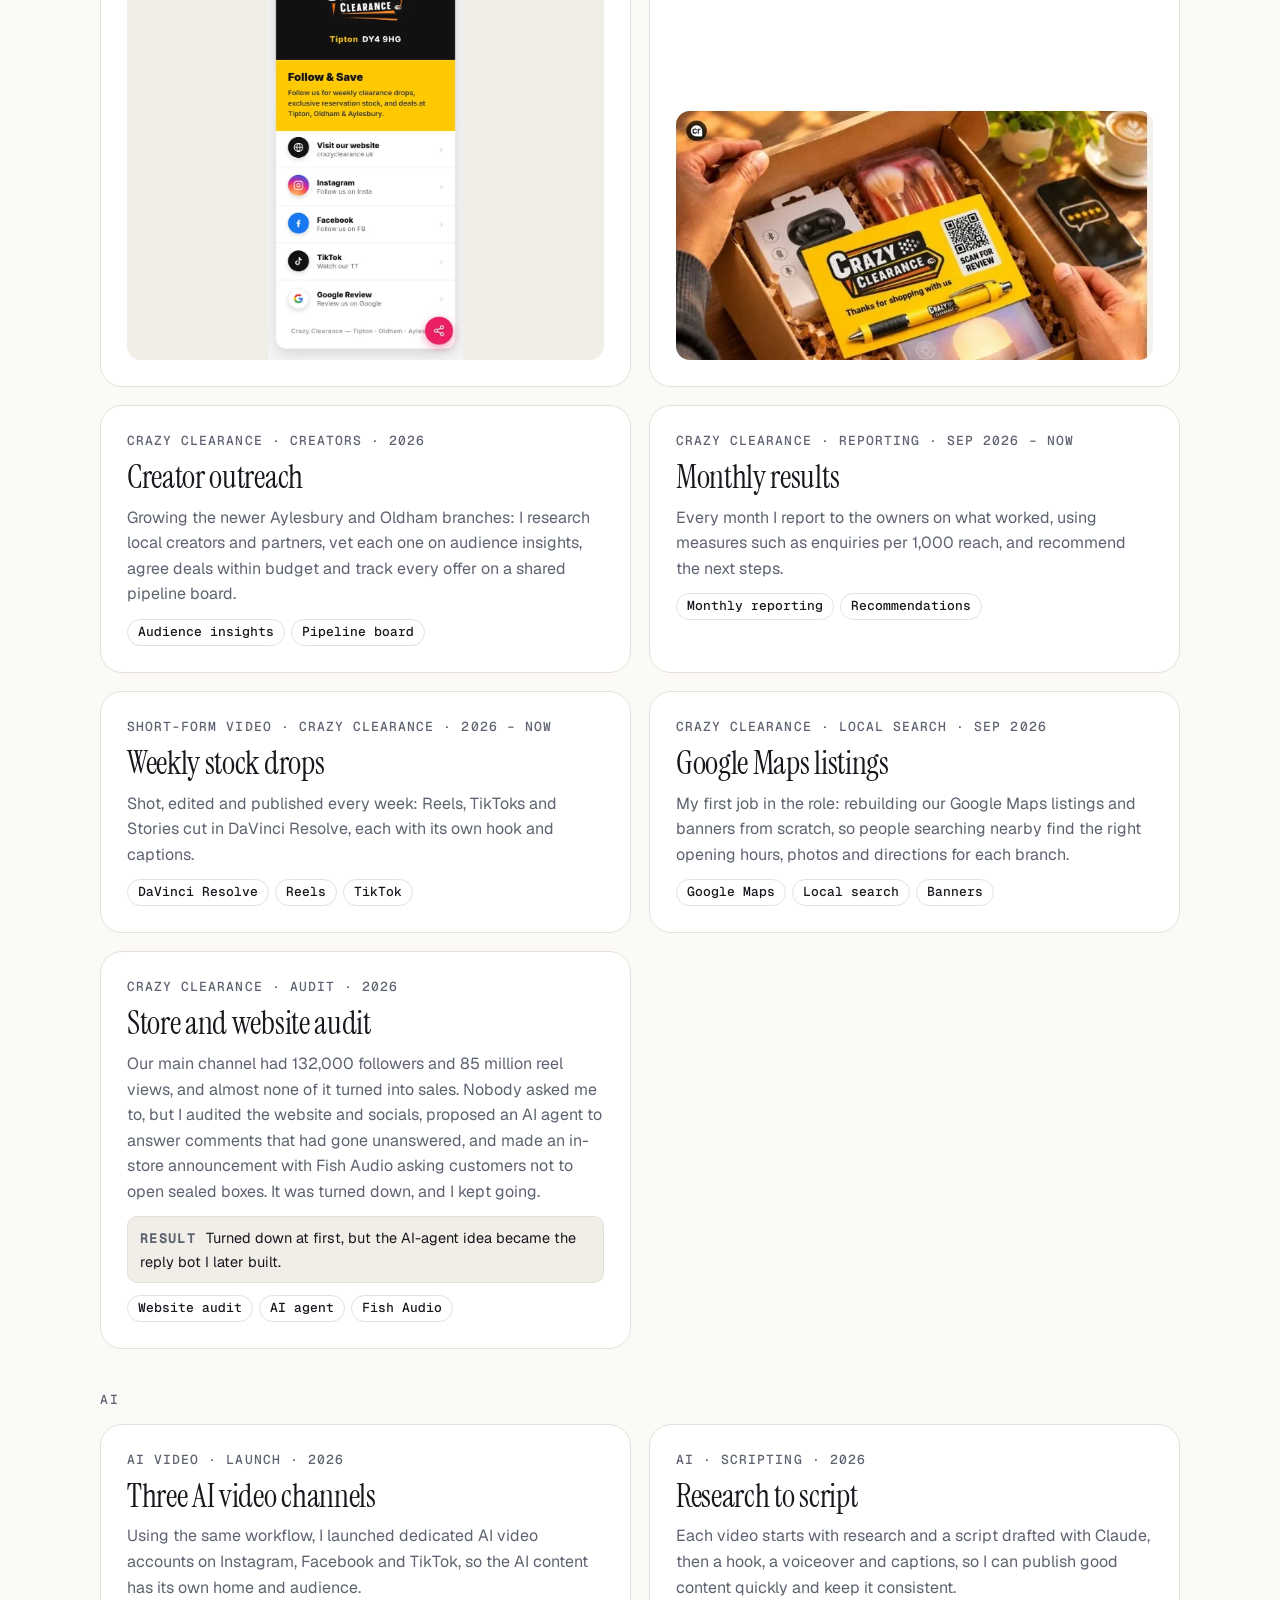
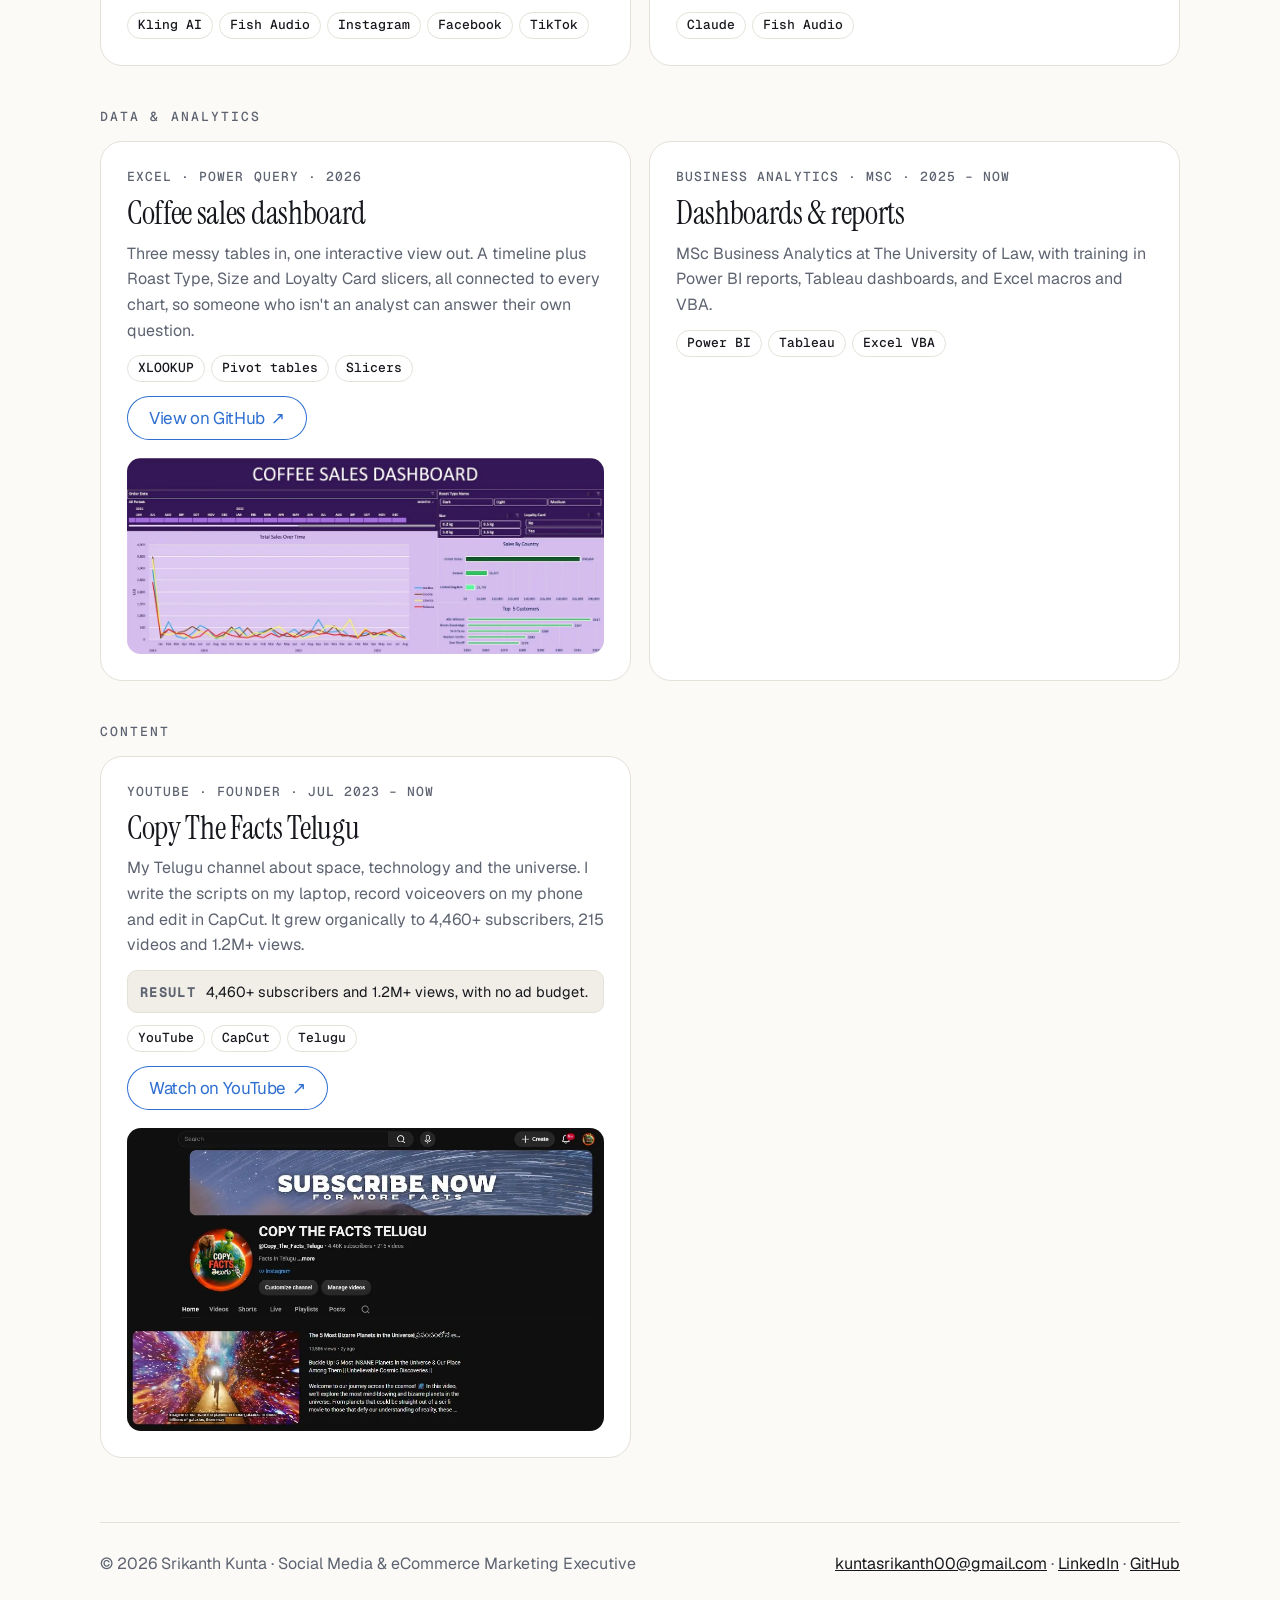
==== commit 2394c9f3: "Apple-style buttons in the site's own blue Pill, weight 400, 17px, colour-only hover (no lift), soft" ====
--- a/work.html
+++ b/work.html
@@ -56,6 +56,16 @@
 footer{margin:56px 0 0;padding:28px 0 40px;border-top:1px solid var(--line);display:flex;flex-wrap:wrap;gap:12px 22px;align-items:center;justify-content:space-between;color:var(--muted)}
 footer a{color:var(--fg)}
 @media (max-width:760px){.list{grid-template-columns:1fr}.item{padding:20px}.item h3{font-size:28px}.top{flex-wrap:wrap;padding:16px 0}.name{font-size:22px}.btn{min-height:44px;padding:0 14px;font-size:13.5px}header.intro{padding:36px 0 20px}}
+
+/* Apple-style buttons (same as the home page): pill, 400, 17px, colour-only hover, one filled button */
+:root{--btn:var(--accent);--btn-ink:#fff;--btn-tint:color-mix(in srgb,var(--btn) 8%,transparent);--btn-halo:color-mix(in srgb,var(--btn) 55%,transparent)}
+@media (prefers-color-scheme:dark){:root{--btn-ink:#0b1020;--btn-tint:color-mix(in srgb,var(--btn) 12%,transparent)}}
+.btn,.links a{min-height:44px;padding:11px 22px;border:0;border-radius:980px;background:transparent;color:var(--btn);box-shadow:inset 0 0 0 1px var(--btn);font:400 17px/1.17648 var(--sans);letter-spacing:-.022em;text-decoration:none;transition:background-color .12s linear}
+.btn:hover,.links a:hover{background:var(--btn-tint)}
+.btn.pri{background:var(--btn);color:var(--btn-ink);box-shadow:none}
+.btn.pri:hover{background:color-mix(in srgb,var(--btn) 88%,#000)}
+.btn:focus-visible,.links a:focus-visible{outline:none;box-shadow:inset 0 0 0 1px var(--btn),0 0 0 4px var(--btn-halo)}
+.btn.pri:focus-visible{box-shadow:0 0 0 4px var(--btn-halo)}
 </style>
 </head>
 <body>
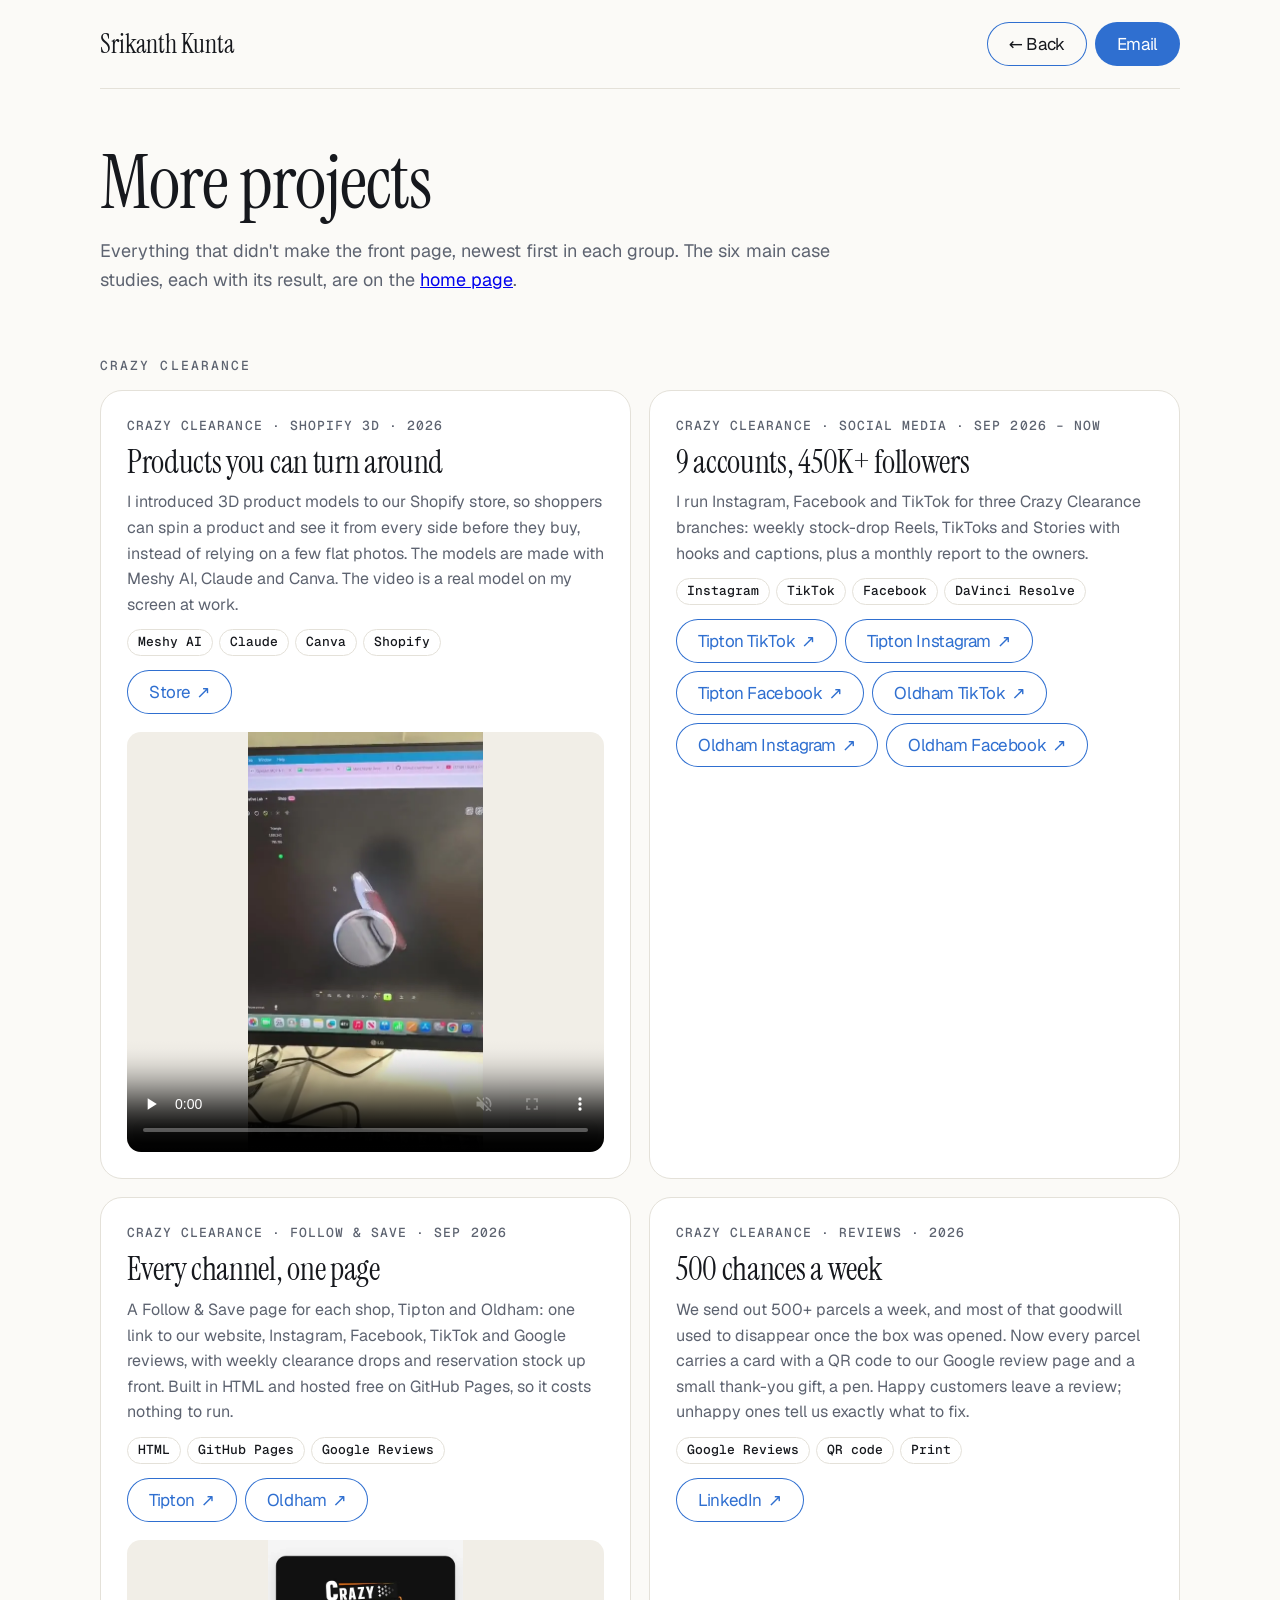
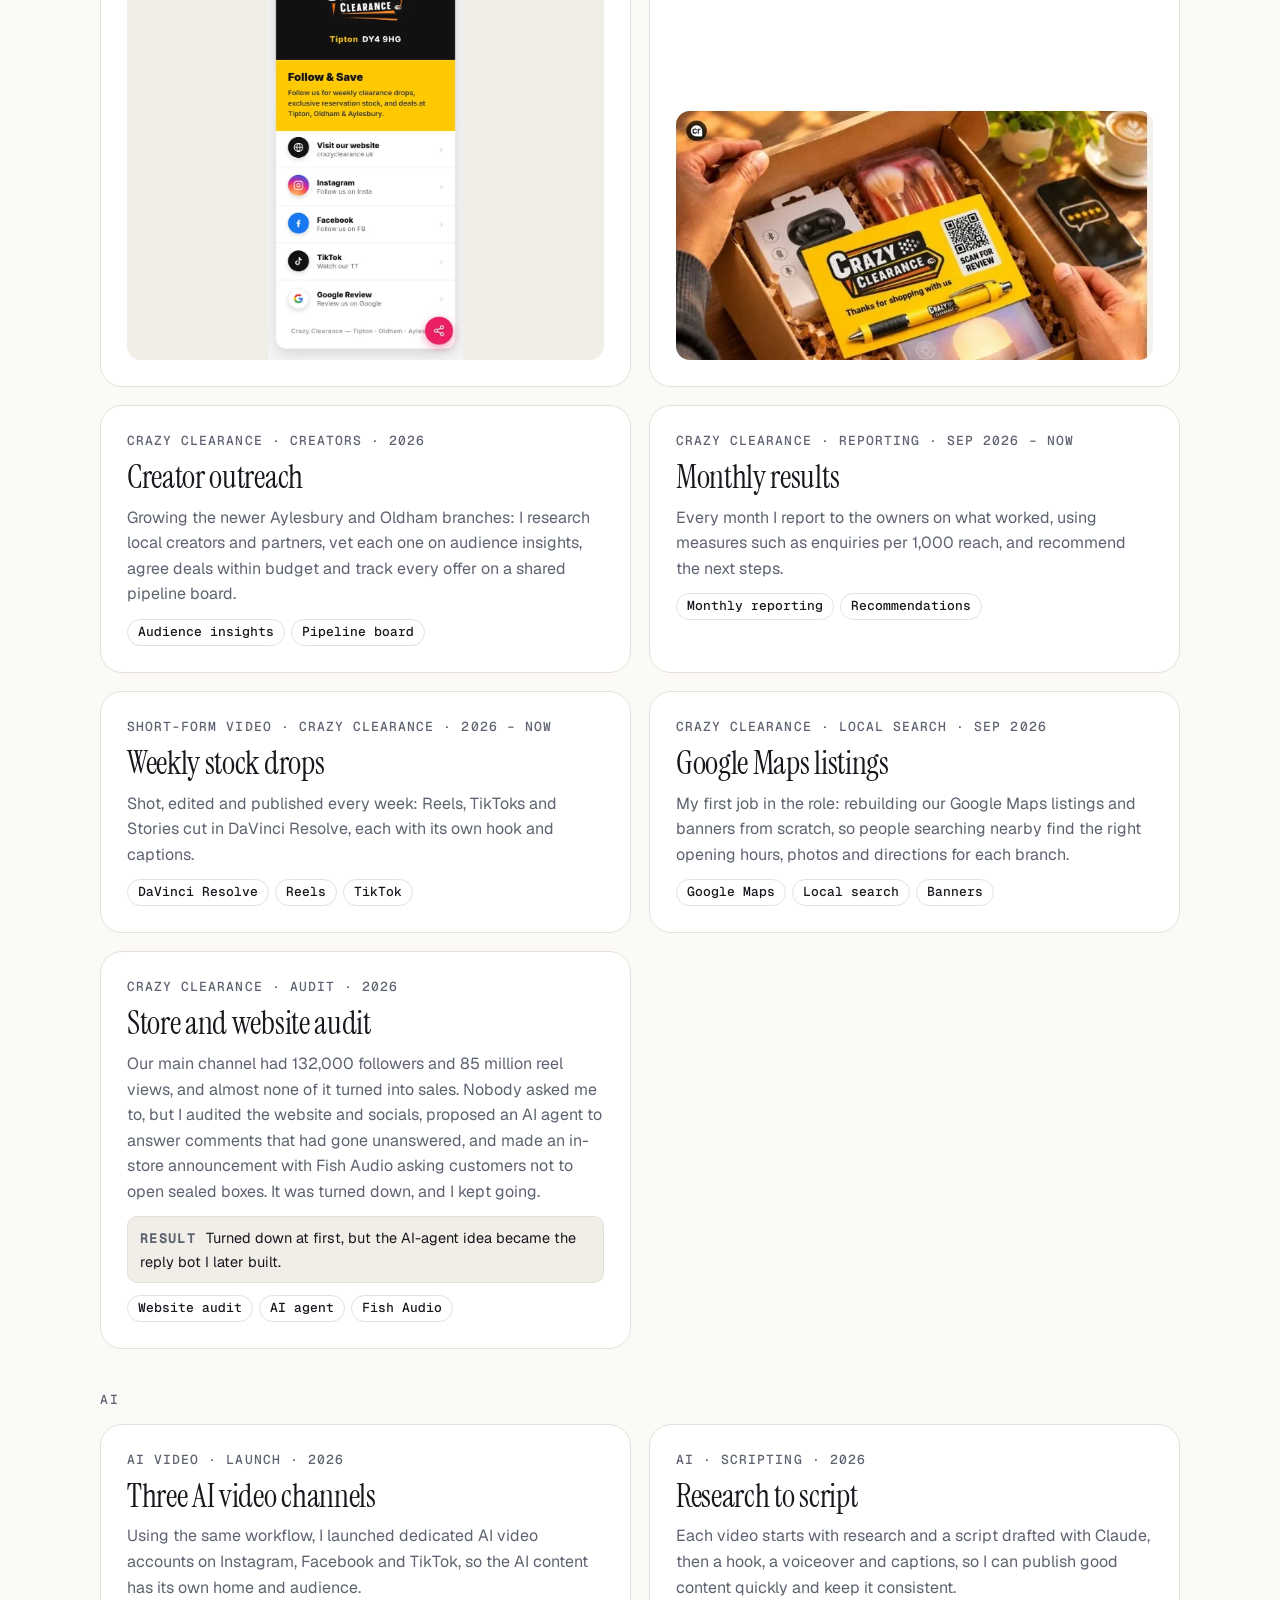
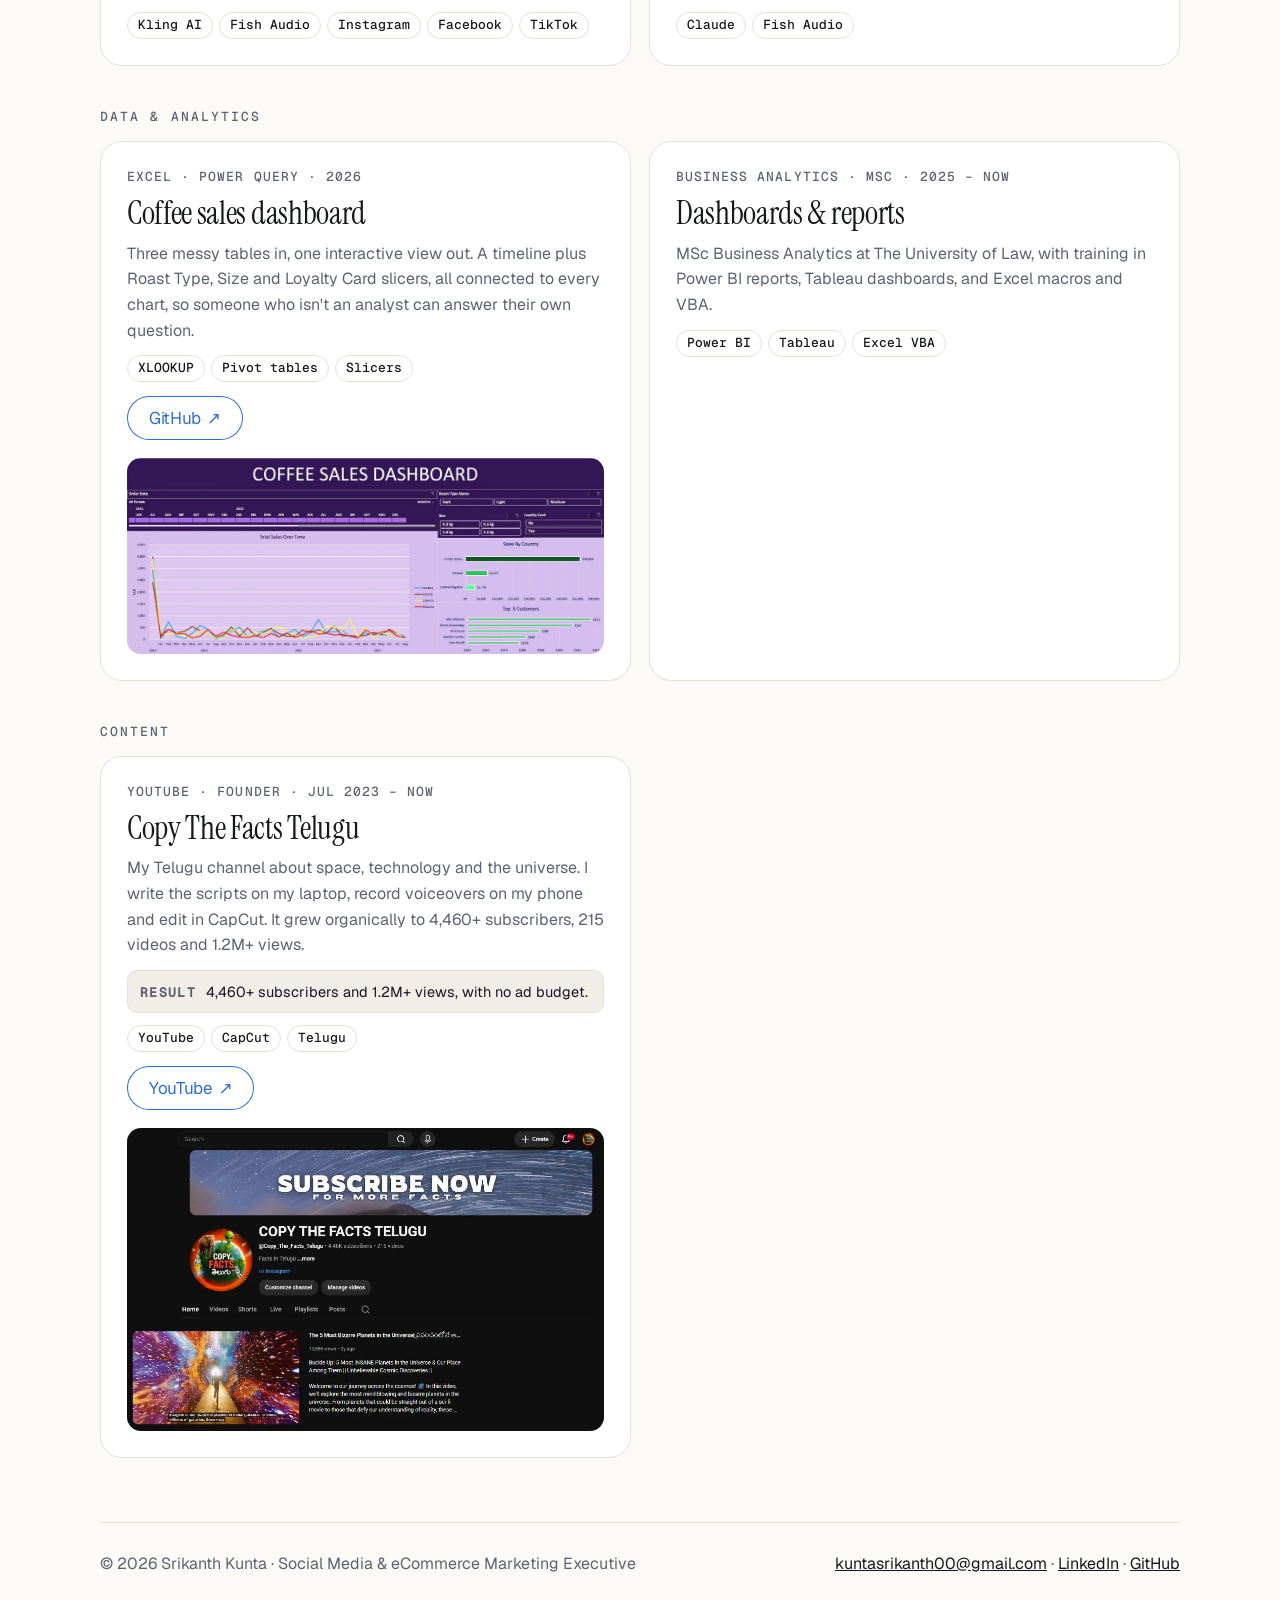
==== commit 6744514e: "Caveman buttons: every button label cut to one word Email, CV, LinkedIn, Store, Watch, GitHub, Propo" ====
--- a/work.html
+++ b/work.html
@@ -72,7 +72,7 @@
 <div class="wrap">
   <div class="top">
     <a class="name" href="./">Srikanth Kunta</a>
-    <nav class="nav" aria-label="Page"><a class="btn" href="./">&#8592; Case studies</a><a class="btn pri" href="mailto:kuntasrikanth00@gmail.com">Email me</a></nav>
+    <nav class="nav" aria-label="Page"><a class="btn" href="./">&#8592; Back</a><a class="btn pri" href="mailto:kuntasrikanth00@gmail.com">Email</a></nav>
   </div>
   <header class="intro">
     <h1>More projects</h1>
@@ -87,7 +87,7 @@
         <h3>Products you can turn around</h3>
         <p class="desc">I introduced 3D product models to our Shopify store, so shoppers can spin a product and see it from every side before they buy, instead of relying on a few flat photos. The models are made with Meshy AI, Claude and Canva. The video is a real model on my screen at work.</p>
         <ul class="tags"><li>Meshy AI</li><li>Claude</li><li>Canva</li><li>Shopify</li></ul>
-        <p class="links"><a href="https://crazyclearance.uk/" target="_blank" rel="noopener">Visit the store <span aria-hidden="true">&#8599;</span></a></p>
+        <p class="links"><a href="https://crazyclearance.uk/" target="_blank" rel="noopener">Store <span aria-hidden="true">&#8599;</span></a></p>
         <div class="media"><video src="work/video/shopify-3d.mp4" poster="work/video/shopify-3d-model.webp" controls muted playsinline preload="none" aria-label="A 3D model of a lighted vanity mirror rotating in Meshy AI"></video></div>
       </article>
       <article class="item">
@@ -102,7 +102,7 @@
         <h3>Every channel, one page</h3>
         <p class="desc">A Follow &amp; Save page for each shop, Tipton and Oldham: one link to our website, Instagram, Facebook, TikTok and Google reviews, with weekly clearance drops and reservation stock up front. Built in HTML and hosted free on GitHub Pages, so it costs nothing to run.</p>
         <ul class="tags"><li>HTML</li><li>GitHub Pages</li><li>Google Reviews</li></ul>
-        <p class="links"><a href="https://crazyclearance.github.io/crazyclearancetipton/" target="_blank" rel="noopener">Tipton page <span aria-hidden="true">&#8599;</span></a><a href="https://crazyclearance.github.io/crazyclearanceoldham/" target="_blank" rel="noopener">Oldham page <span aria-hidden="true">&#8599;</span></a></p>
+        <p class="links"><a href="https://crazyclearance.github.io/crazyclearancetipton/" target="_blank" rel="noopener">Tipton <span aria-hidden="true">&#8599;</span></a><a href="https://crazyclearance.github.io/crazyclearanceoldham/" target="_blank" rel="noopener">Oldham <span aria-hidden="true">&#8599;</span></a></p>
         <div class="media"><img src="work/proof/follow-and-save-tipton.webp" alt="The live Crazy Clearance Tipton Follow and Save page: website, Instagram, Facebook, TikTok and Google Review links" loading="lazy" width="520" height="1125" decoding="async"></div>
       </article>
       <article class="item">
@@ -110,7 +110,7 @@
         <h3>500 chances a week</h3>
         <p class="desc">We send out 500+ parcels a week, and most of that goodwill used to disappear once the box was opened. Now every parcel carries a card with a QR code to our Google review page and a small thank-you gift, a pen. Happy customers leave a review; unhappy ones tell us exactly what to fix.</p>
         <ul class="tags"><li>Google Reviews</li><li>QR code</li><li>Print</li></ul>
-        <p class="links"><a href="https://www.linkedin.com/in/srikanthkunta" target="_blank" rel="noopener">See the post on LinkedIn <span aria-hidden="true">&#8599;</span></a></p>
+        <p class="links"><a href="https://www.linkedin.com/in/srikanthkunta" target="_blank" rel="noopener">LinkedIn <span aria-hidden="true">&#8599;</span></a></p>
         <div class="media"><img src="work/proof/parcel-review-card.webp" alt="An opened Crazy Clearance parcel with a yellow thank-you card, a QR code that says scan for review, and a branded pen" loading="lazy" width="697" height="364" decoding="async"></div>
       </article>
       <article class="item">
@@ -171,7 +171,7 @@
         <h3>Coffee sales dashboard</h3>
         <p class="desc">Three messy tables in, one interactive view out. A timeline plus Roast Type, Size and Loyalty Card slicers, all connected to every chart, so someone who isn't an analyst can answer their own question.</p>
         <ul class="tags"><li>XLOOKUP</li><li>Pivot tables</li><li>Slicers</li></ul>
-        <p class="links"><a href="https://github.com/kuntasrikanth/coffee-sales-dashboard-excel" target="_blank" rel="noopener">View on GitHub <span aria-hidden="true">&#8599;</span></a></p>
+        <p class="links"><a href="https://github.com/kuntasrikanth/coffee-sales-dashboard-excel" target="_blank" rel="noopener">GitHub <span aria-hidden="true">&#8599;</span></a></p>
         <div class="media"><img src="work/data/coffee-sales-dashboard.webp" alt="Coffee sales dashboard built in Excel with slicers and pivot charts" loading="lazy" width="1100" height="451" decoding="async"></div>
       </article>
       <article class="item">
@@ -191,7 +191,7 @@
         <p class="desc">My Telugu channel about space, technology and the universe. I write the scripts on my laptop, record voiceovers on my phone and edit in CapCut. It grew organically to 4,460+ subscribers, 215 videos and 1.2M+ views.</p>
         <p class="result"><b>Result</b> 4,460+ subscribers and 1.2M+ views, with no ad budget.</p>
         <ul class="tags"><li>YouTube</li><li>CapCut</li><li>Telugu</li></ul>
-        <p class="links"><a href="https://www.youtube.com/@copy_the_facts_telugu" target="_blank" rel="noopener">Watch on YouTube <span aria-hidden="true">&#8599;</span></a></p>
+        <p class="links"><a href="https://www.youtube.com/@copy_the_facts_telugu" target="_blank" rel="noopener">YouTube <span aria-hidden="true">&#8599;</span></a></p>
         <div class="media"><img src="work/proof/copy-the-facts-telugu-channel.webp" alt="Copy The Facts Telugu YouTube channel: 4.46K subscribers, 215 videos" loading="lazy" width="944" height="599" decoding="async"></div>
       </article>
       </div>
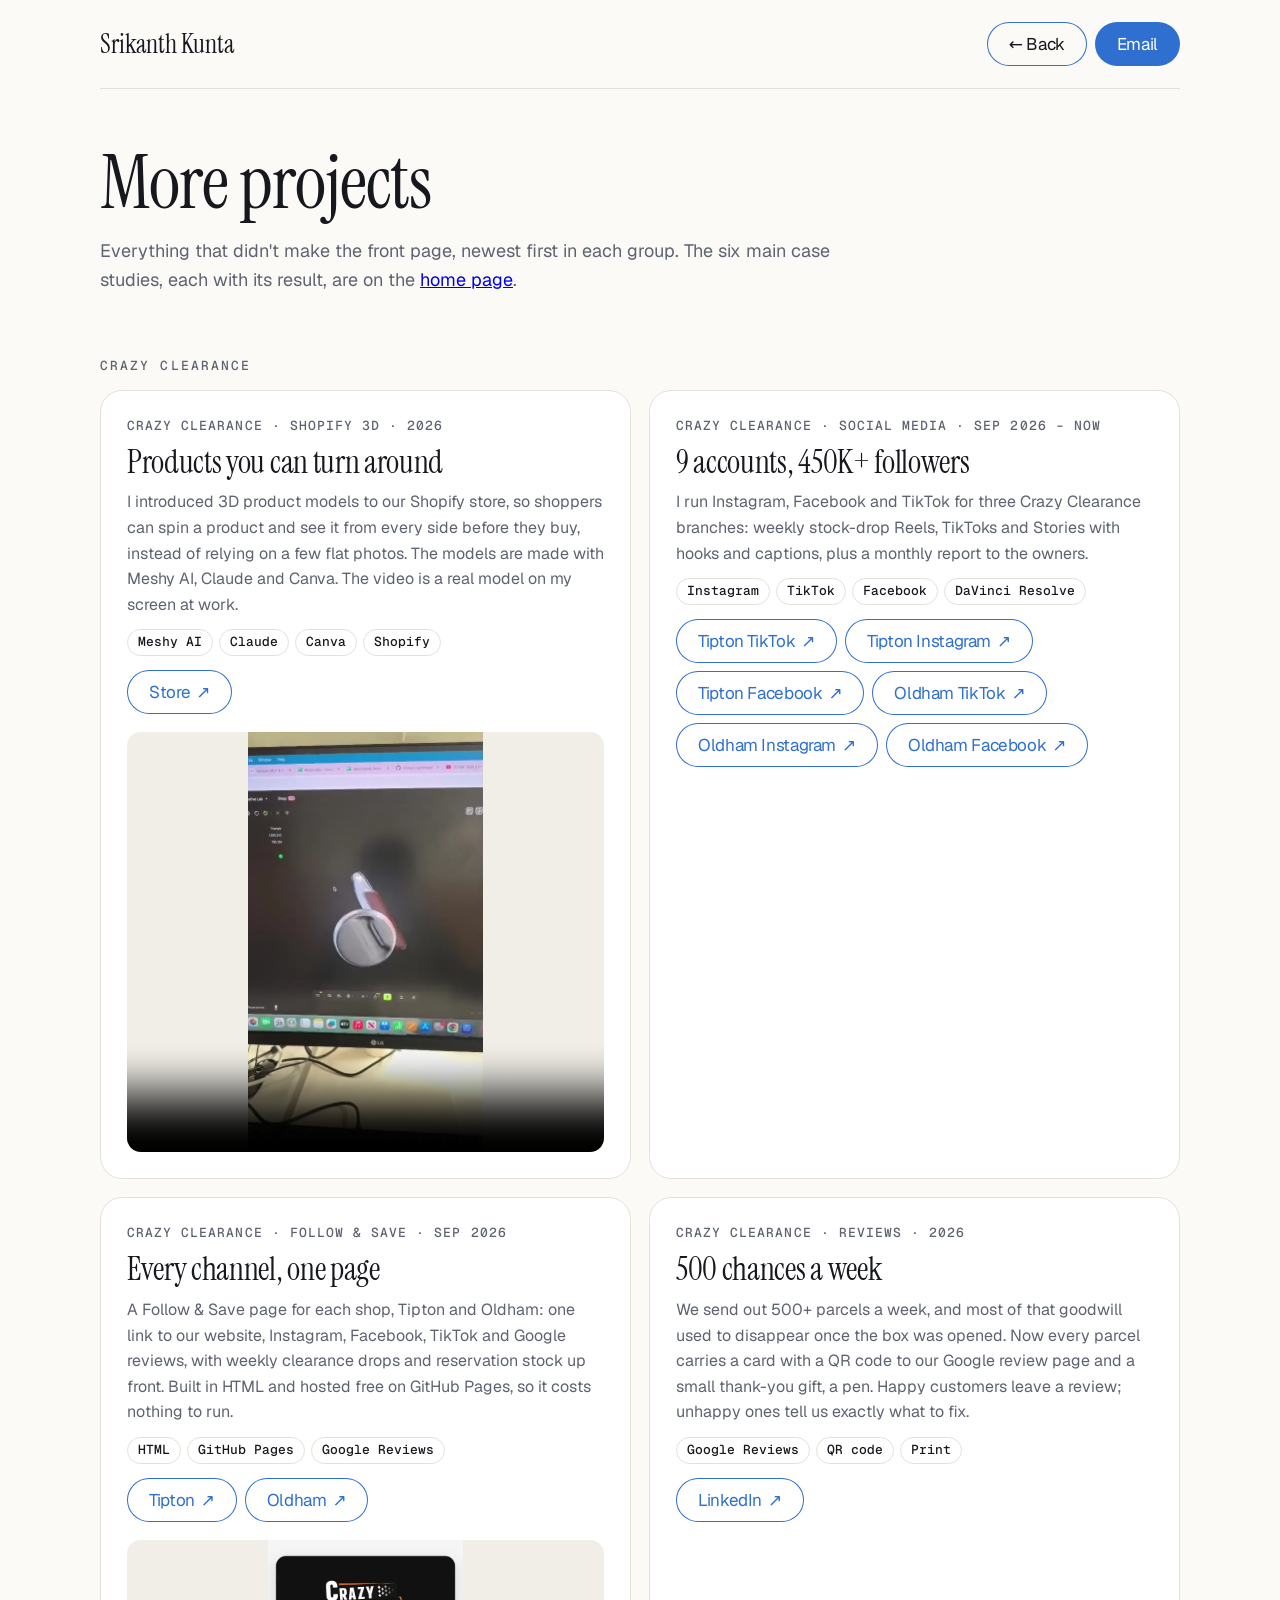
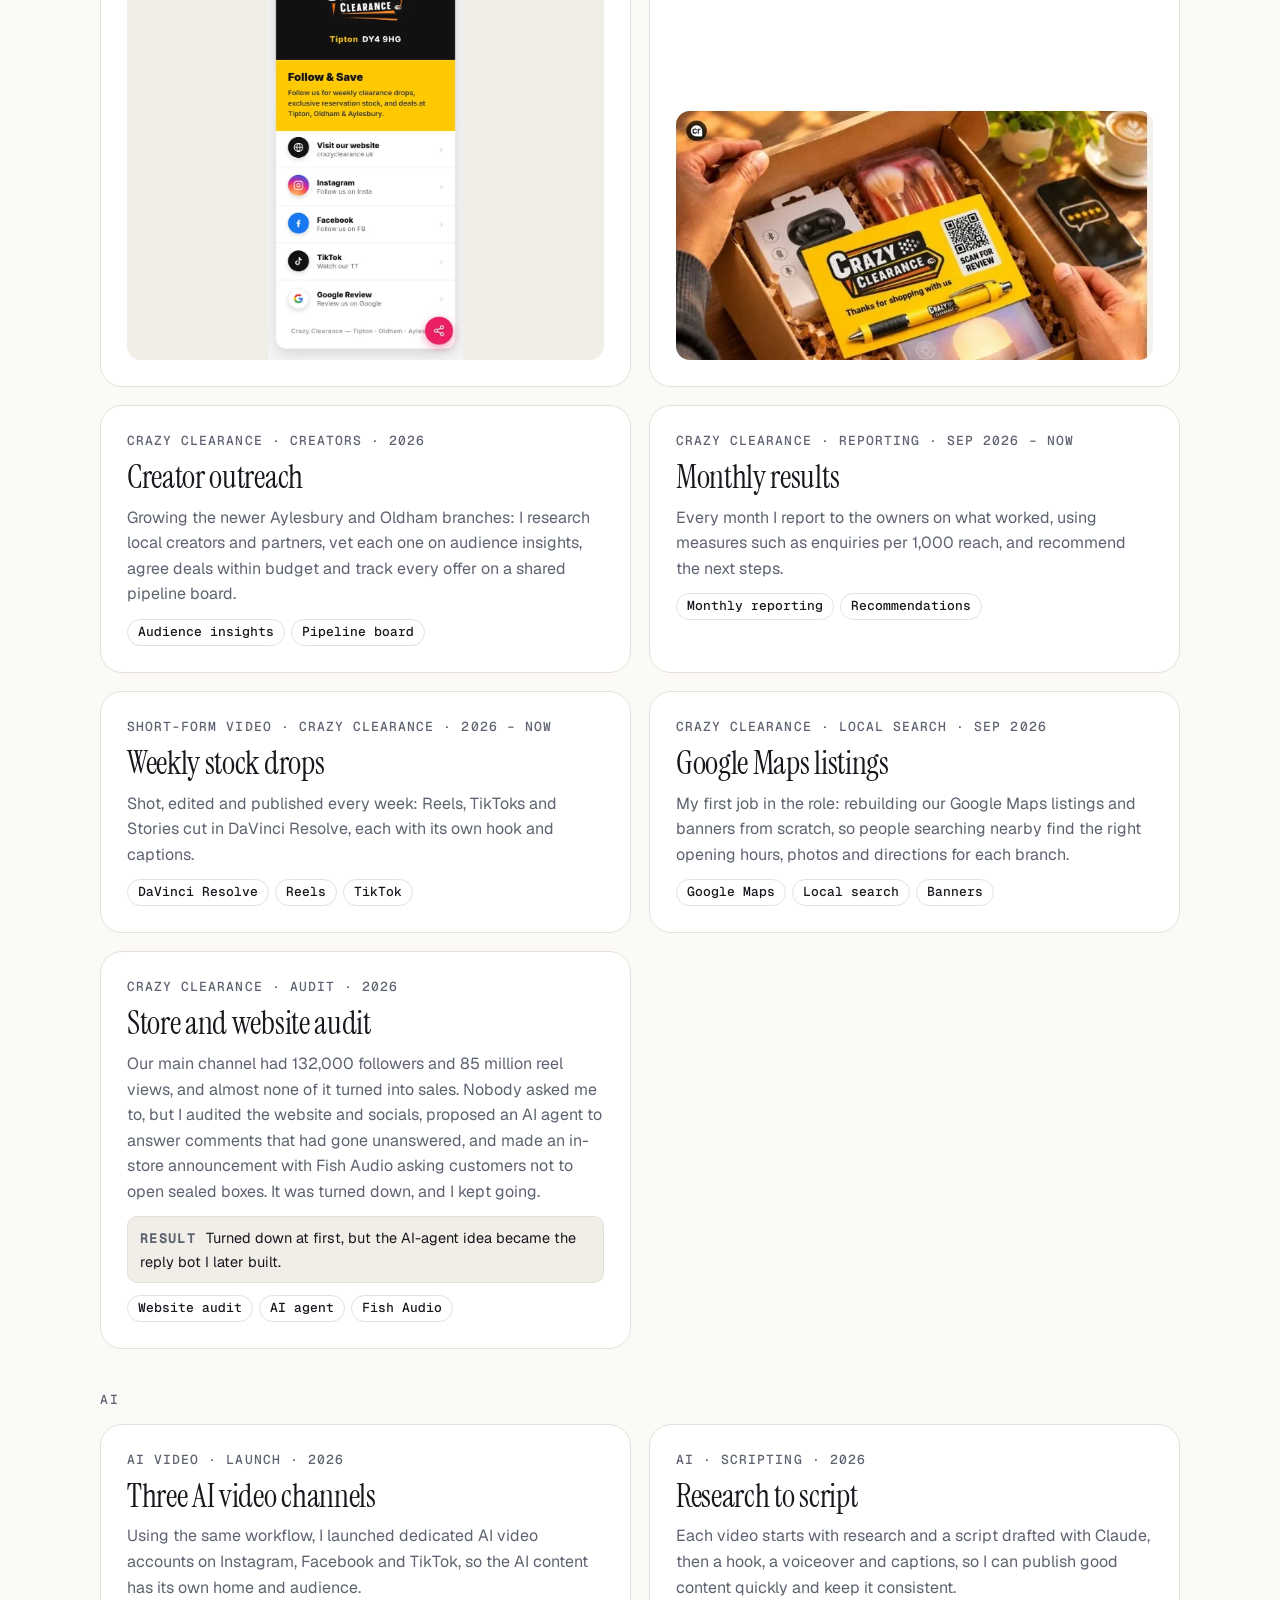
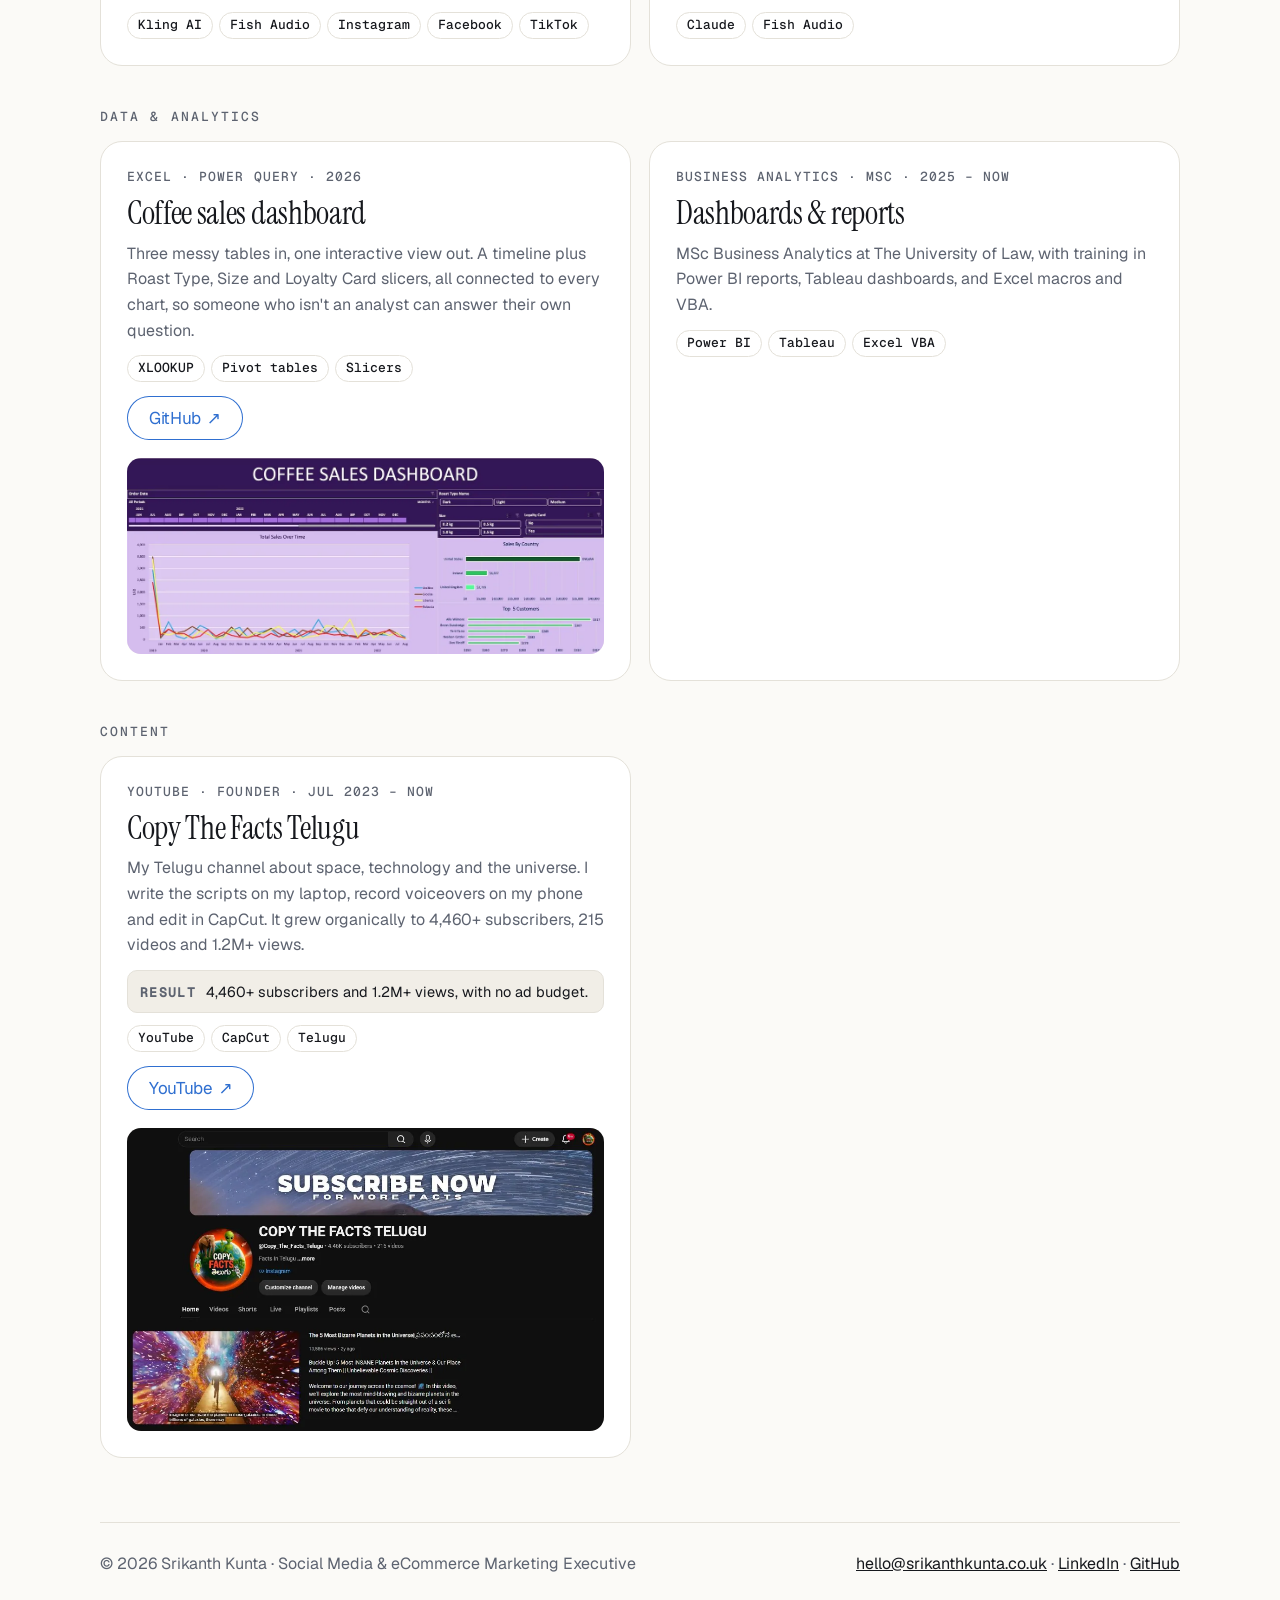
==== commit 271b119d: "Domain email: hello@srikanthkunta.co.uk everywhere Hero and desk buttons, desk text, the letter, sch" ====
--- a/work.html
+++ b/work.html
@@ -72,7 +72,7 @@
 <div class="wrap">
   <div class="top">
     <a class="name" href="./">Srikanth Kunta</a>
-    <nav class="nav" aria-label="Page"><a class="btn" href="./">&#8592; Back</a><a class="btn pri" href="mailto:kuntasrikanth00@gmail.com">Email</a></nav>
+    <nav class="nav" aria-label="Page"><a class="btn" href="./">&#8592; Back</a><a class="btn pri" href="mailto:hello@srikanthkunta.co.uk">Email</a></nav>
   </div>
   <header class="intro">
     <h1>More projects</h1>
@@ -199,7 +199,7 @@
   </main>
   <footer>
     <span>&#169; 2026 Srikanth Kunta &#183; Social Media &amp; eCommerce Marketing Executive</span>
-    <span><a href="mailto:kuntasrikanth00@gmail.com">kuntasrikanth00@gmail.com</a> &#183; <a href="https://www.linkedin.com/in/srikanthkunta" target="_blank" rel="noopener">LinkedIn</a> &#183; <a href="https://github.com/kuntasrikanth" target="_blank" rel="noopener">GitHub</a></span>
+    <span><a href="mailto:hello@srikanthkunta.co.uk">hello@srikanthkunta.co.uk</a> &#183; <a href="https://www.linkedin.com/in/srikanthkunta" target="_blank" rel="noopener">LinkedIn</a> &#183; <a href="https://github.com/kuntasrikanth" target="_blank" rel="noopener">GitHub</a></span>
   </footer>
 </div>
 </body>
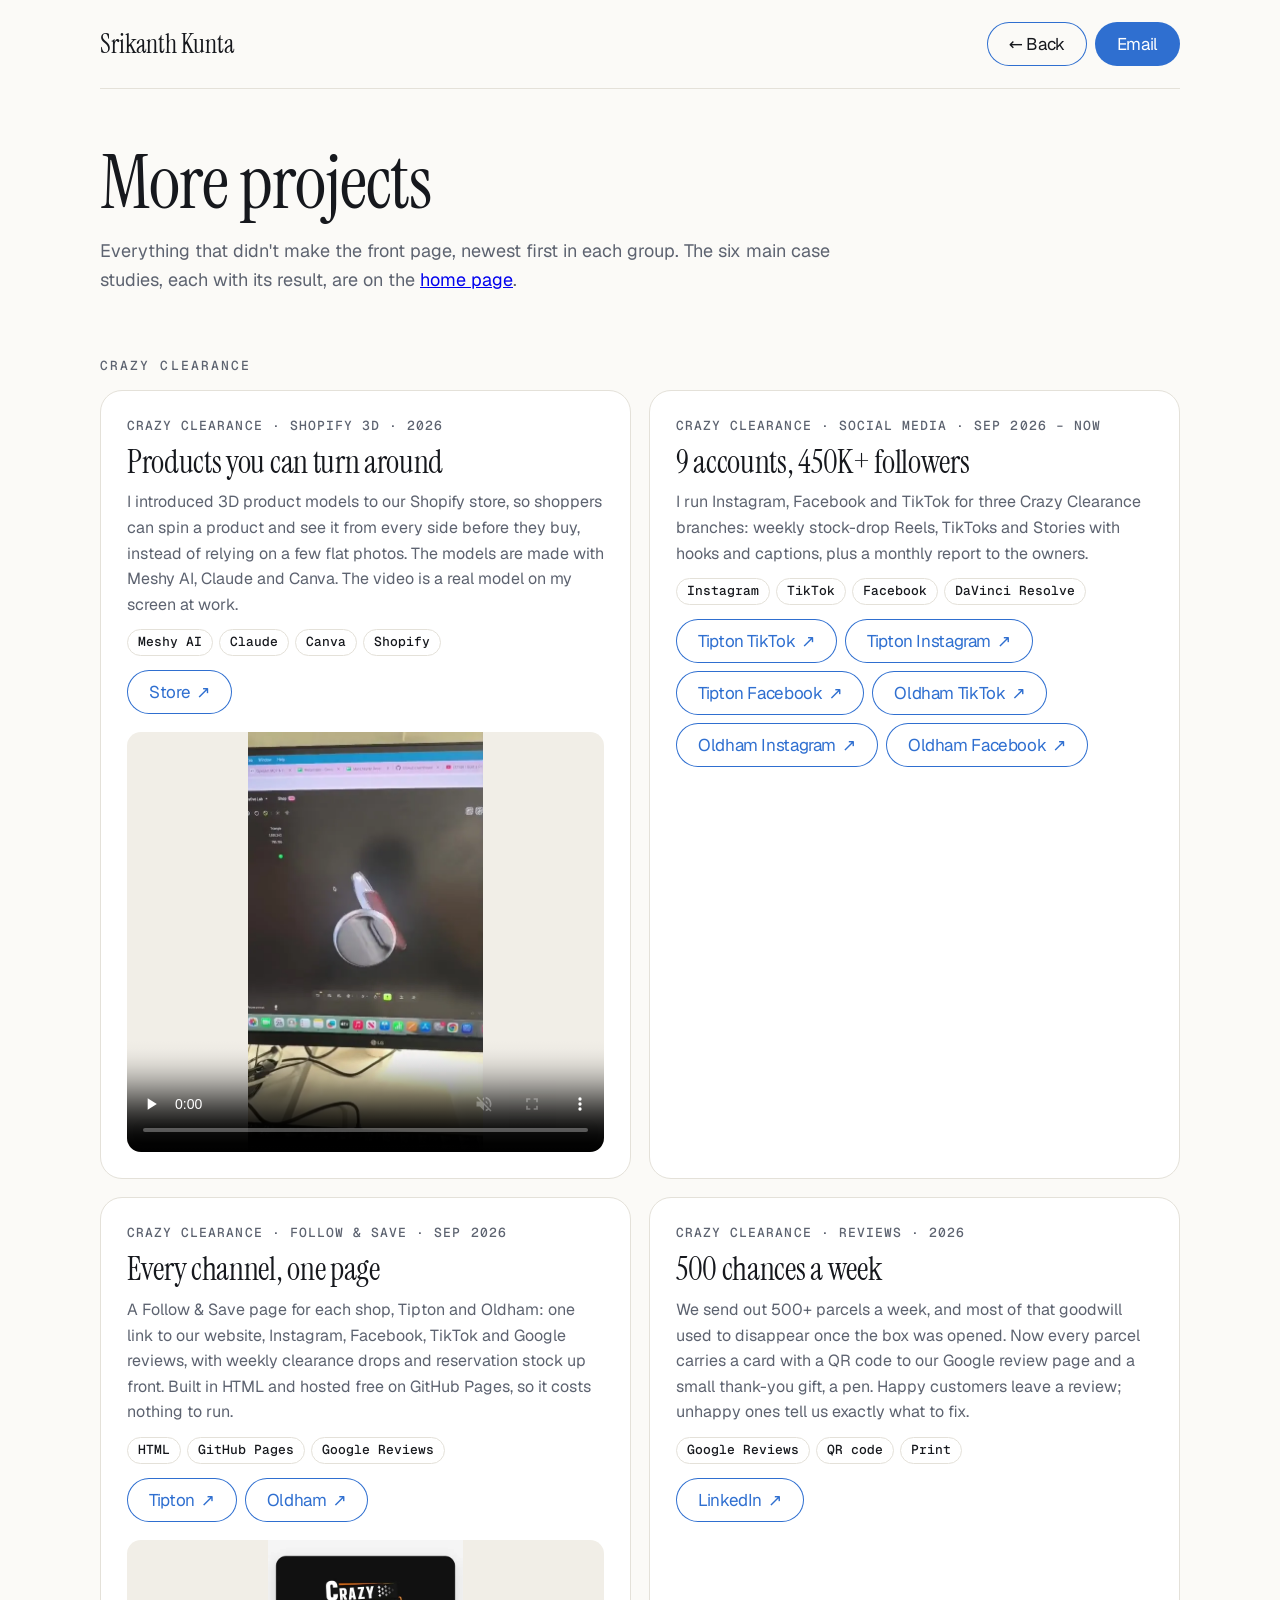
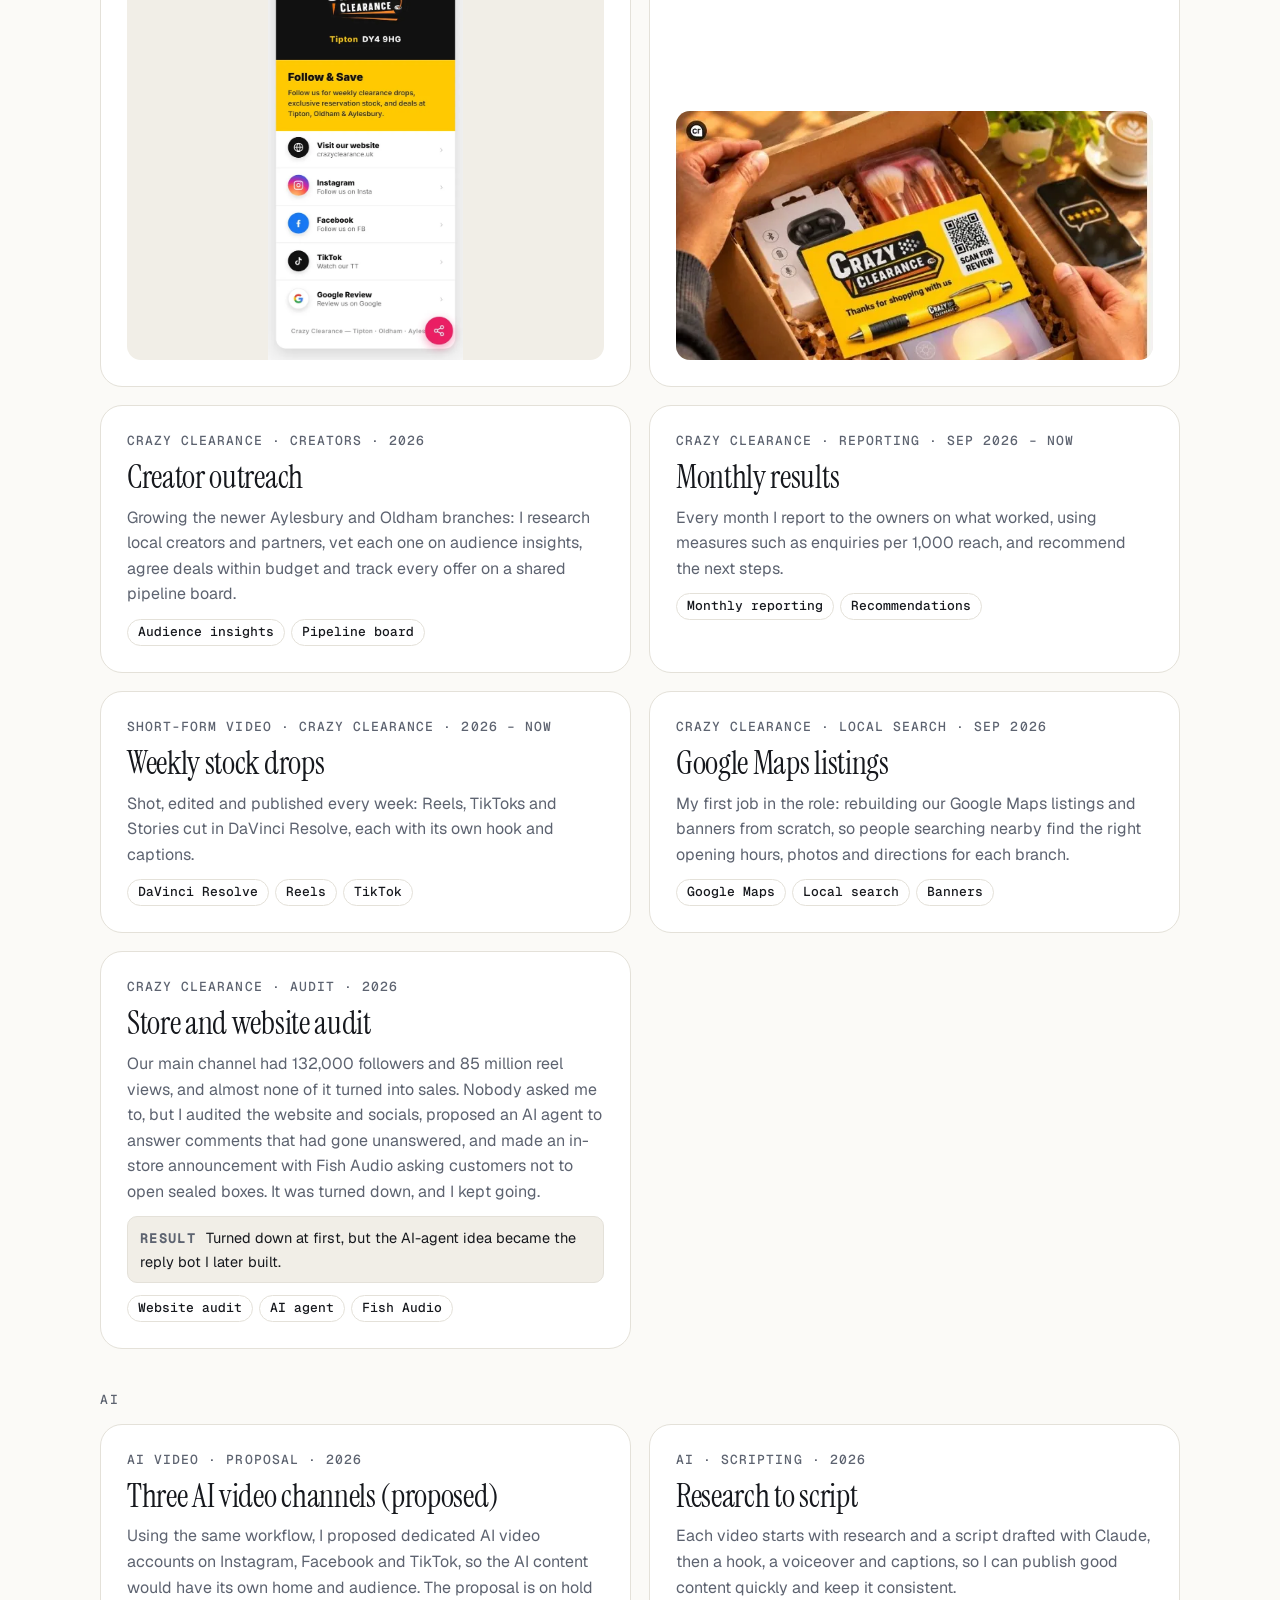
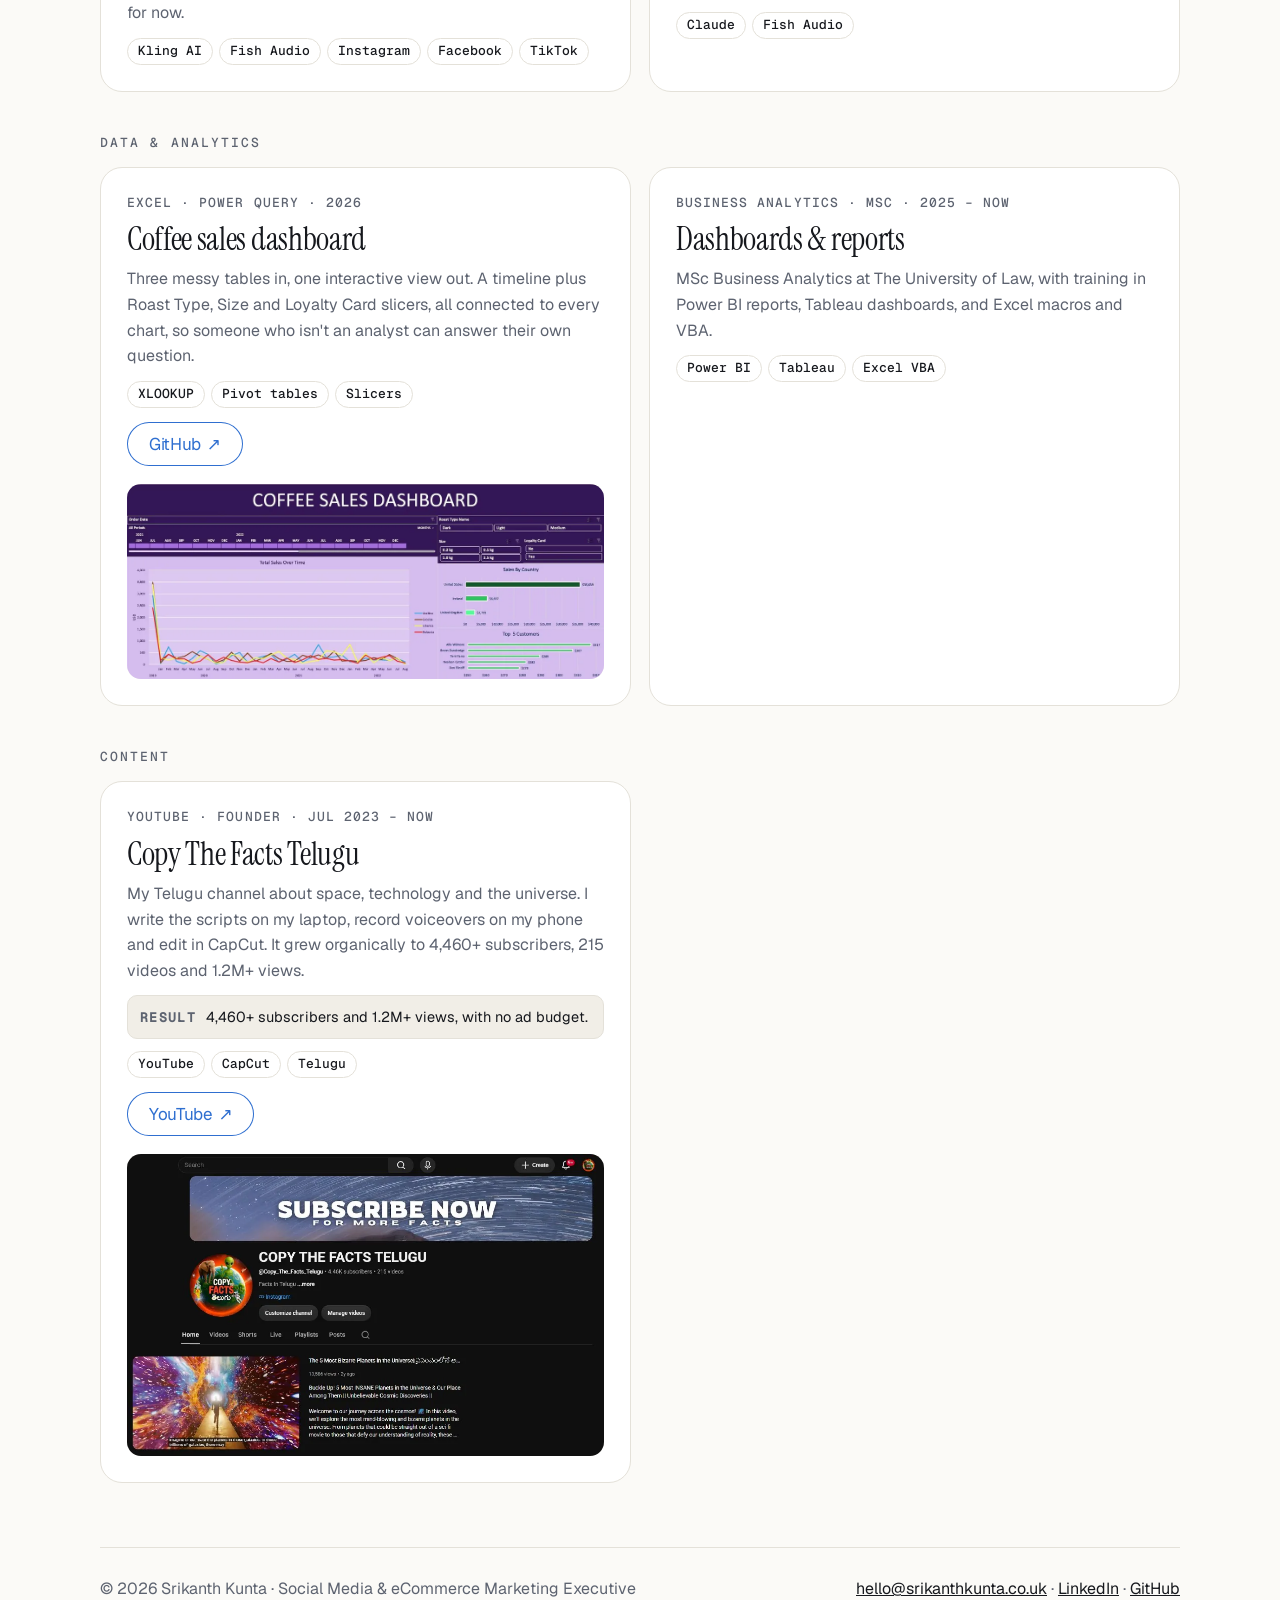
==== commit cf77a9a7: "AI channels marked as a proposal on hold; DX Group, Oct 2025 - The 3 AI-only video channels were pro" ====
--- a/work.html
+++ b/work.html
@@ -150,9 +150,9 @@
       <h2 id="g1">AI</h2>
       <div class="list">
       <article class="item">
-        <p class="meta">AI video · Launch · 2026</p>
-        <h3>Three AI video channels</h3>
-        <p class="desc">Using the same workflow, I launched dedicated AI video accounts on Instagram, Facebook and TikTok, so the AI content has its own home and audience.</p>
+        <p class="meta">AI video · Proposal · 2026</p>
+        <h3>Three AI video channels (proposed)</h3>
+        <p class="desc">Using the same workflow, I proposed dedicated AI video accounts on Instagram, Facebook and TikTok, so the AI content would have its own home and audience. The proposal is on hold for now.</p>
         <ul class="tags"><li>Kling AI</li><li>Fish Audio</li><li>Instagram</li><li>Facebook</li><li>TikTok</li></ul>
       </article>
       <article class="item">
